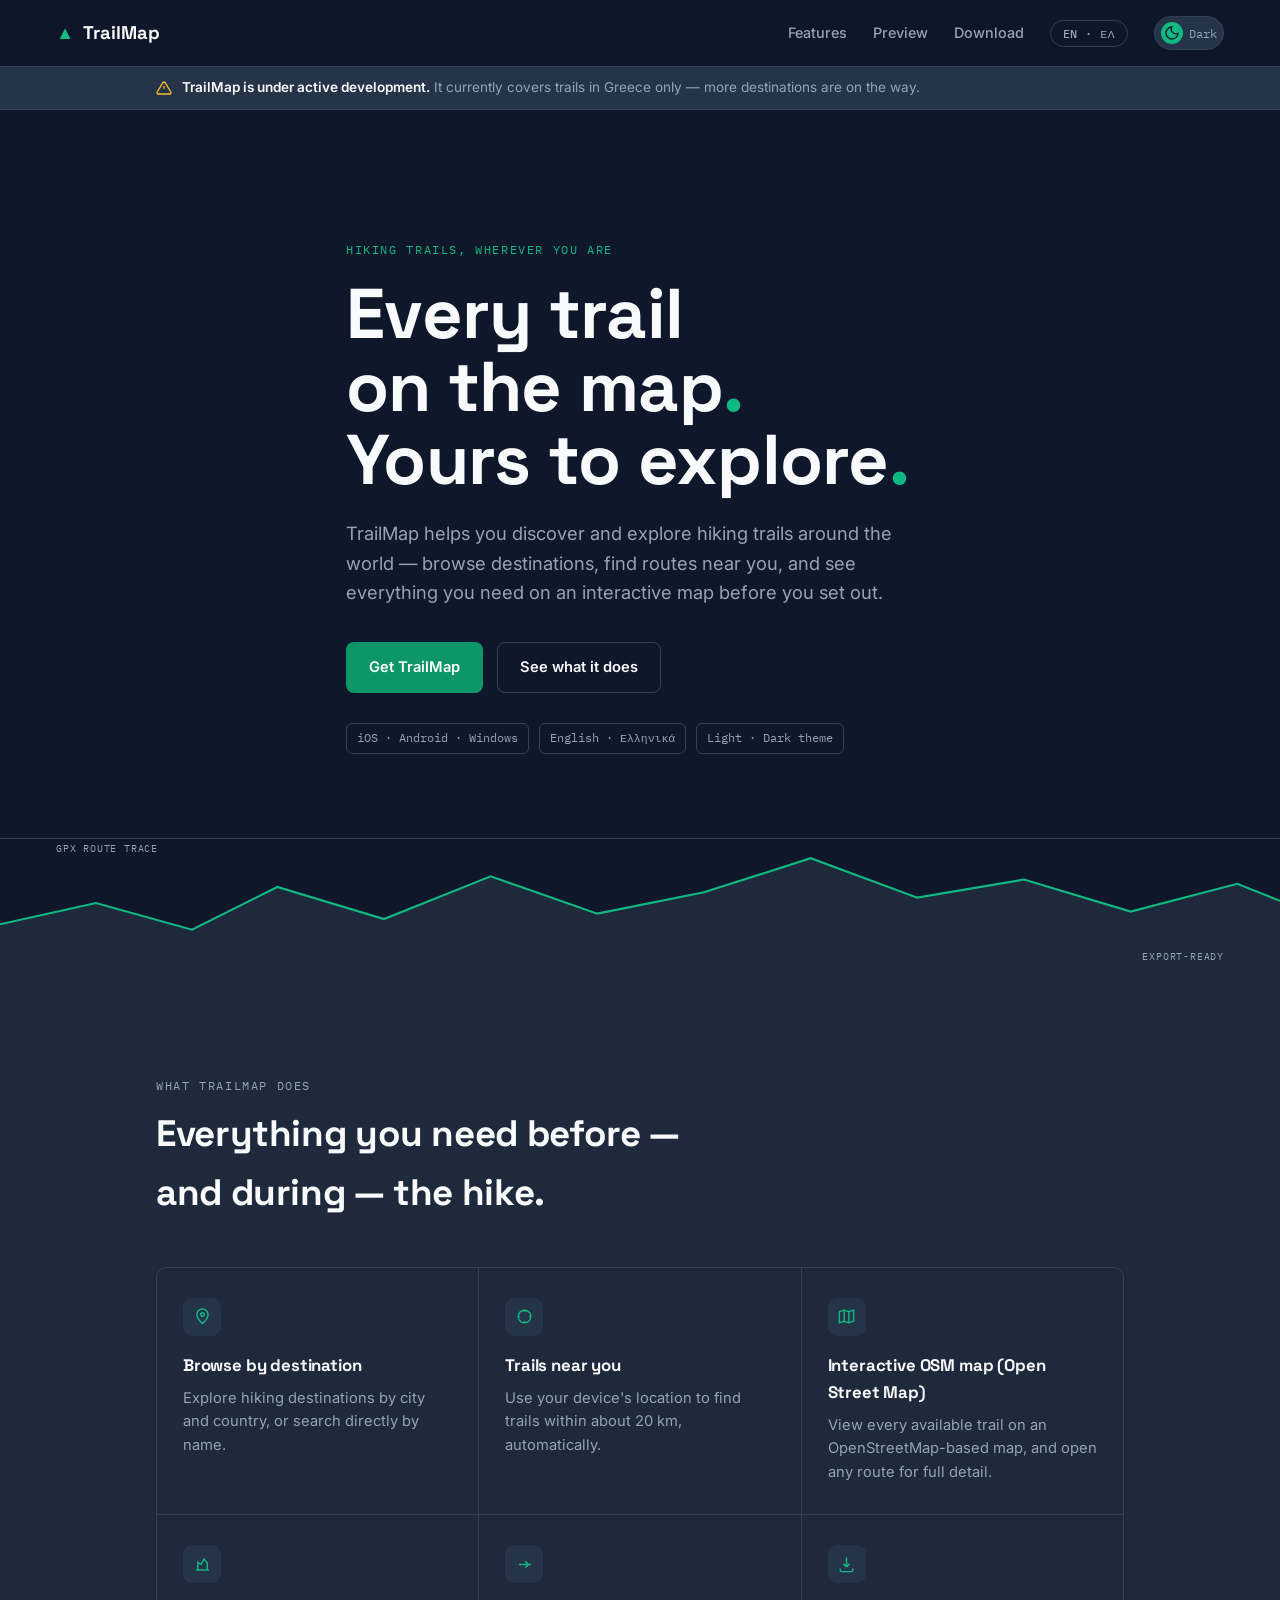
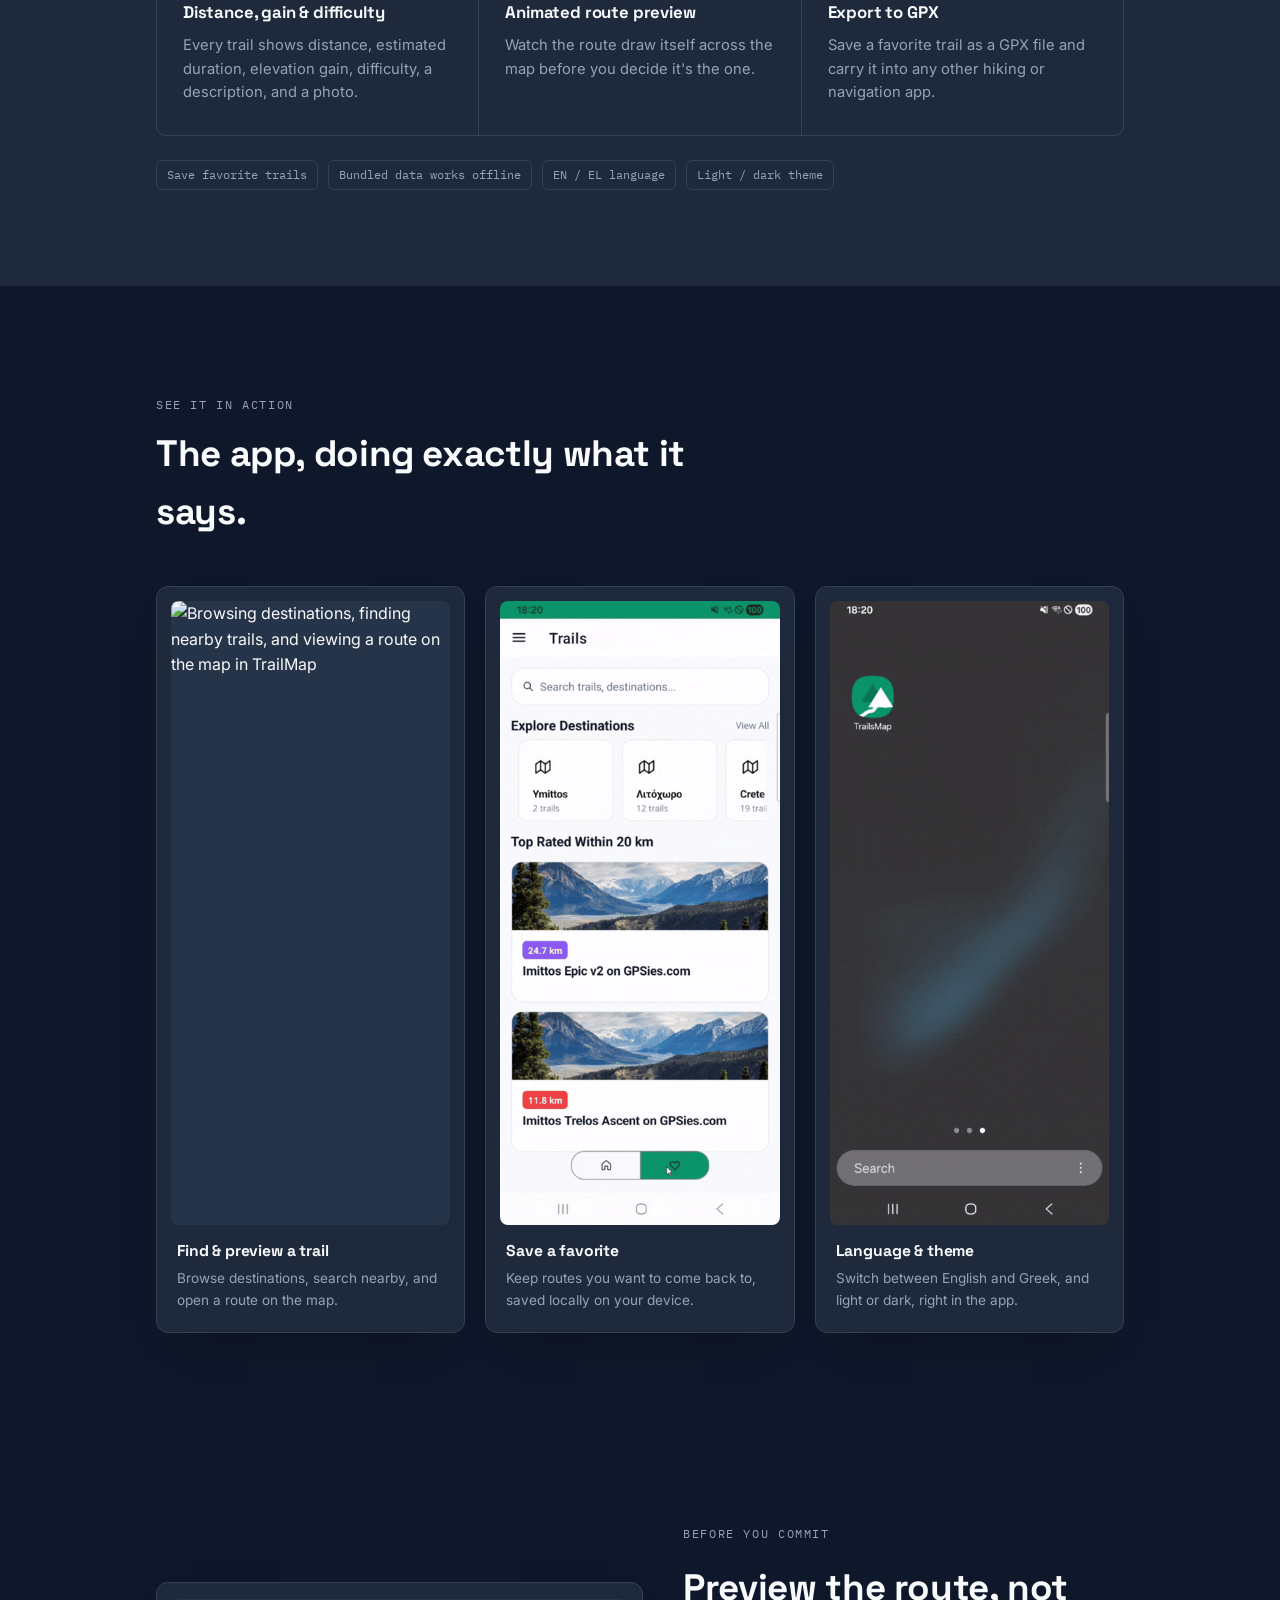
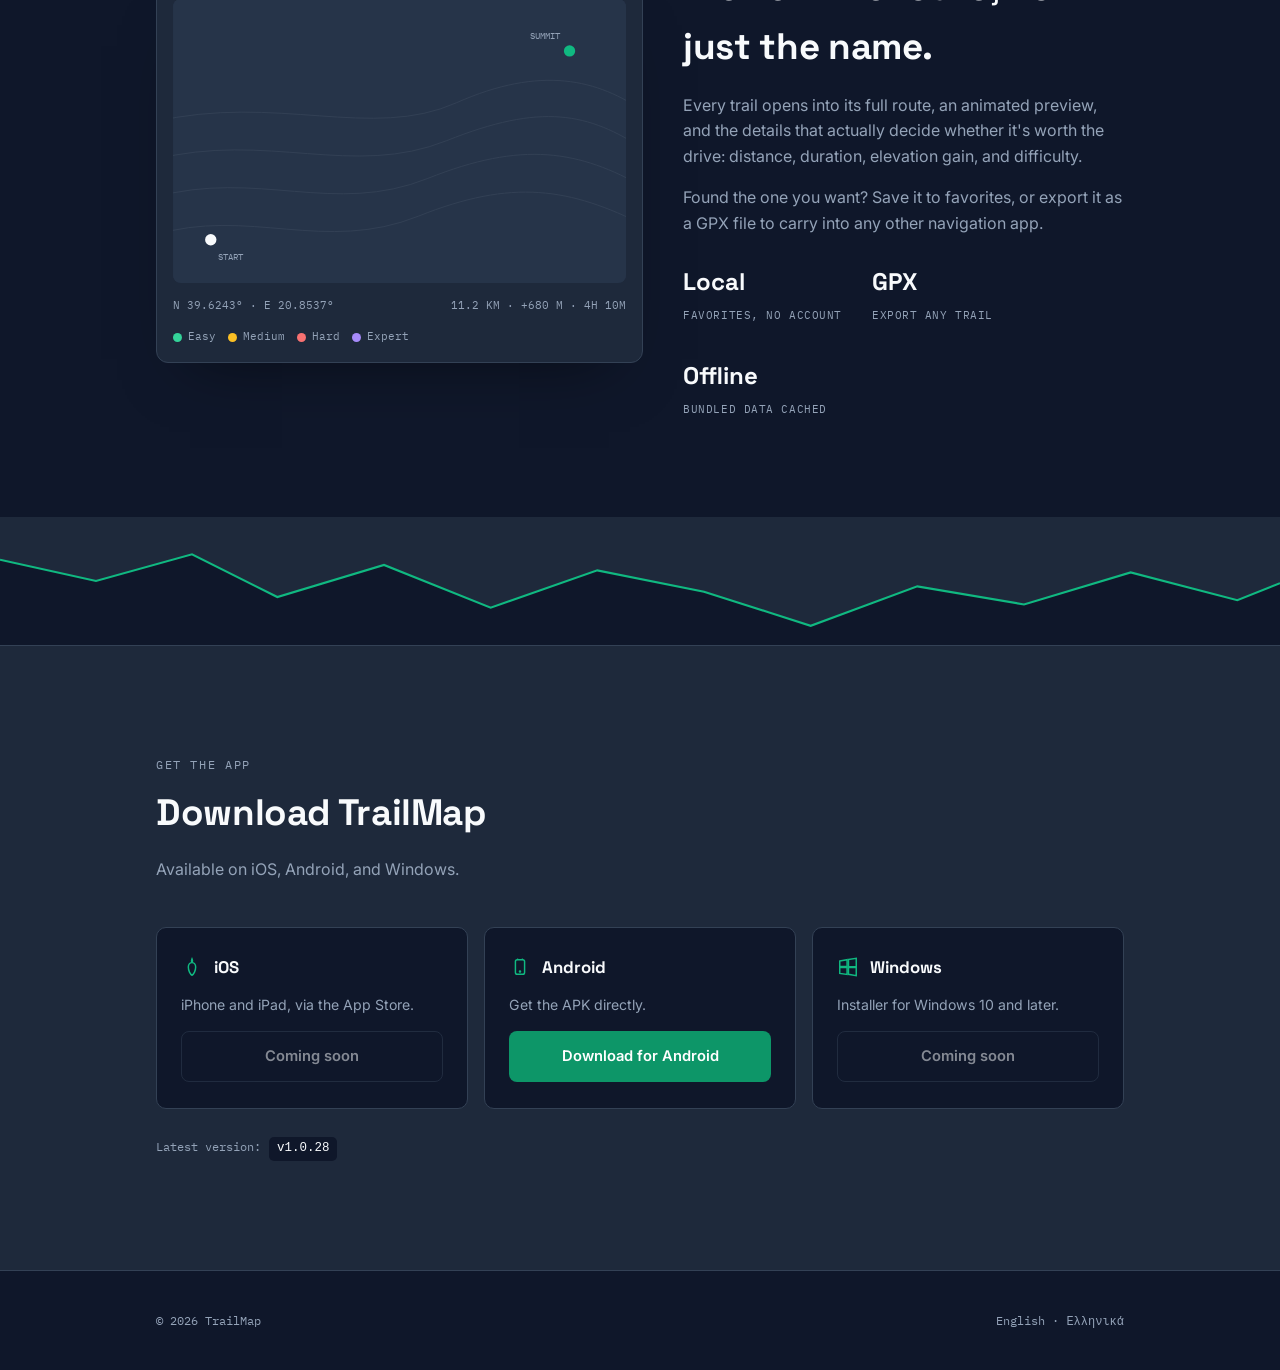
==== docs/index.html @ b7c5caae "Add github page for trailsmap" ====
<!doctype html>
<html lang="en" data-theme="dark">
<head>
    <meta charset="UTF-8">
    <meta name="viewport" content="width=device-width, initial-scale=1">
    <title>TrailMap — discover hiking trails anywhere</title>
    <meta name="description" content="TrailMap helps hikers discover and explore trails around the world. Browse destinations, find trails near you, preview routes on an interactive map, and export to GPX.">

    <link rel="preconnect" href="https://fonts.googleapis.com">
    <link rel="preconnect" href="https://fonts.gstatic.com" crossorigin>
    <link href="https://fonts.googleapis.com/css2?family=Space+Grotesk:wght@500;700&family=Inter:wght@400;500;600&family=IBM+Plex+Mono:wght@400;500&display=swap" rel="stylesheet">

    <style>
        :root, html[data-theme="dark"] {
            --bg: #0F172A;
            --surface: #1E293B;
            --surface-2: #263449;
            --primary: #10B981;
            --primary-btn: #0D9668;
            --secondary: #38BDF8;
            --text-hi: #F8FAFC;
            --text-lo: #94A3B8;
            --border: #334155;
            --icon-on-primary: #0F172A;
            --difficulty-easy: #34D399;
            --difficulty-medium: #FBBF24;
            --difficulty-hard: #F87171;
            --difficulty-expert: #A78BFA;
        }

        html[data-theme="light"] {
            --bg: #F8FAFC;
            --surface: #FFFFFF;
            --surface-2: #EEF2F6;
            --primary: #059669;
            --primary-btn: #047857;
            --secondary: #0284C7;
            --text-hi: #0F172A;
            --text-lo: #64748B;
            --border: #E2E8F0;
            --icon-on-primary: #FFFFFF;
            --difficulty-easy: #10B981;
            --difficulty-medium: #D97706;
            --difficulty-hard: #DC2626;
            --difficulty-expert: #8B5CF6;
        }

        * {
            box-sizing: border-box;
        }

        html {
            scroll-behavior: smooth;
        }

        body {
            margin: 0;
            background: var(--bg);
            color: var(--text-hi);
            font-family: "Inter", -apple-system, sans-serif;
            line-height: 1.6;
            -webkit-font-smoothing: antialiased;
            transition: background .2s ease, color .2s ease;
        }

        a {
            color: inherit;
        }

        img, svg {
            display: block;
            max-width: 100%;
        }

        ::selection {
            background: var(--primary);
            color: var(--icon-on-primary);
        }

        :focus-visible {
            outline: 2px solid var(--primary);
            outline-offset: 3px;
        }

        .wrap {
            max-width: 1080px;
            margin: 0 auto;
            padding: 0 clamp(20px, 5vw, 56px);
        }

        .eyebrow {
            font-family: "IBM Plex Mono", monospace;
            font-size: 0.72rem;
            letter-spacing: 0.14em;
            text-transform: uppercase;
            color: var(--primary);
        }

        h1, h2, h3 {
            font-family: "Space Grotesk", "Inter", sans-serif;
            font-weight: 700;
            letter-spacing: -0.01em;
            margin: 0;
        }

        /* ---------- nav ---------- */
        header.site {
            position: sticky;
            top: 0;
            z-index: 20;
            background: color-mix(in srgb, var(--bg) 88%, transparent);
            backdrop-filter: blur(8px);
            border-bottom: 1px solid var(--border);
        }

        .nav {
            display: flex;
            align-items: center;
            justify-content: space-between;
            padding: 16px clamp(20px, 5vw, 56px);
            gap: 20px;
        }

        .nav-brand {
            display: flex;
            align-items: center;
            gap: 9px;
            font-family: "Space Grotesk", sans-serif;
            font-weight: 700;
            font-size: 1.15rem;
            text-decoration: none;
            color: var(--text-hi);
        }

            .nav-brand .mark {
                color: var(--primary);
            }

        .nav-links {
            display: flex;
            align-items: center;
            gap: 26px;
            font-size: 0.9rem;
            font-weight: 500;
            list-style: none;
            margin: 0;
            padding: 0;
        }

            .nav-links a {
                text-decoration: none;
                color: var(--text-lo);
                transition: color .15s ease;
            }

                .nav-links a:hover, .nav-links a:focus-visible {
                    color: var(--primary);
                }

        @media (max-width:760px) {
            .nav-links li.hide-mobile {
                display: none;
            }
        }

        .lang-chip {
            font-family: "IBM Plex Mono", monospace;
            font-size: 0.72rem;
            letter-spacing: 0.04em;
            color: var(--text-lo);
            border: 1px solid var(--border);
            border-radius: 20px;
            padding: 5px 12px;
        }

        .theme-toggle {
            display: flex;
            align-items: center;
            gap: 6px;
            background: var(--surface-2);
            border: 1px solid var(--border);
            border-radius: 20px;
            padding: 5px 6px;
            cursor: pointer;
            color: var(--text-lo);
            font-family: "IBM Plex Mono", monospace;
            font-size: 0.72rem;
        }

            .theme-toggle svg {
                width: 16px;
                height: 16px;
            }

            .theme-toggle .dot {
                width: 22px;
                height: 22px;
                border-radius: 50%;
                background: var(--primary);
                display: flex;
                align-items: center;
                justify-content: center;
                color: var(--icon-on-primary);
                transition: transform .2s ease;
            }

        /* ---------- hero ---------- */
        .hero {
            position: relative;
            overflow: hidden;
            padding: clamp(64px,10vw,120px) 0 clamp(48px,8vw,84px);
            border-bottom: 1px solid var(--border);
        }

        .hero-inner {
            position: relative;
            z-index: 2;
            max-width: 700px;
        }

        .hero h1 {
            font-size: clamp(2.6rem, 7vw, 4.4rem);
            line-height: 1.04;
            margin: 18px 0 22px;
        }

            .hero h1 span {
                color: var(--primary);
            }

        .hero p.lede {
            font-size: 1.15rem;
            color: var(--text-lo);
            max-width: 48ch;
            margin: 0 0 34px;
        }

        .hero-actions {
            display: flex;
            gap: 14px;
            flex-wrap: wrap;
        }

        .btn {
            display: inline-flex;
            align-items: center;
            gap: 9px;
            font-family: "Inter", sans-serif;
            font-weight: 600;
            font-size: 0.92rem;
            text-decoration: none;
            padding: 13px 22px;
            border-radius: 8px;
            border: 1px solid transparent;
            transition: transform .15s ease, background .15s ease, border-color .15s ease;
        }

            .btn:hover {
                transform: translateY(-1px);
            }

        .btn-primary {
            background: var(--primary-btn);
            color: #FFFFFF;
        }

            .btn-primary:hover {
                filter: brightness(1.08);
            }

        .btn-ghost {
            border-color: var(--border);
            color: var(--text-hi);
            background: transparent;
        }

            .btn-ghost:hover {
                border-color: var(--primary);
                color: var(--primary);
            }

        .hero-tags {
            display: flex;
            gap: 10px;
            flex-wrap: wrap;
            margin-top: 30px;
        }

        .tag {
            font-family: "IBM Plex Mono", monospace;
            font-size: 0.72rem;
            color: var(--text-lo);
            border: 1px solid var(--border);
            border-radius: 6px;
            padding: 5px 10px;
        }

        /* ---------- gpx line divider (signature motif) ---------- */
        .gpx-divider {
            position: relative;
            width: 100%;
            line-height: 0;
            background: var(--bg);
        }

            .gpx-divider svg {
                width: 100%;
                height: auto;
                display: block;
            }

            .gpx-divider .fill {
                fill: var(--surface);
            }

            .gpx-divider .line {
                fill: none;
                stroke: var(--primary);
                stroke-width: 2;
            }

        .gpx-label {
            position: absolute;
            font-family: "IBM Plex Mono", monospace;
            font-size: 0.62rem;
            letter-spacing: 0.08em;
            color: var(--text-lo);
            text-transform: uppercase;
        }

            .gpx-label.left {
                left: clamp(20px,5vw,56px);
                top: 10px;
            }

            .gpx-label.right {
                right: clamp(20px,5vw,56px);
                bottom: 10px;
            }

        /* ---------- features ---------- */
        .features {
            background: var(--surface);
            padding: clamp(56px,9vw,96px) 0;
        }

        .section-head {
            max-width: 560px;
            margin-bottom: 44px;
        }

            .section-head h2 {
                font-size: clamp(1.7rem,4vw,2.3rem);
                margin-top: 10px;
            }

            .section-head p {
                color: var(--text-lo);
                margin: 14px 0 0;
            }

        .feature-grid {
            display: grid;
            grid-template-columns: repeat(3,1fr);
            gap: 1px;
            background: var(--border);
            border: 1px solid var(--border);
            border-radius: 10px;
            overflow: hidden;
        }

        @media (max-width:820px) {
            .feature-grid {
                grid-template-columns: repeat(2,1fr);
            }
        }

        @media (max-width:560px) {
            .feature-grid {
                grid-template-columns: 1fr;
            }
        }

        .feature {
            background: var(--surface);
            padding: 30px 26px;
        }

            .feature .icon {
                width: 38px;
                height: 38px;
                border-radius: 9px;
                background: var(--surface-2);
                display: flex;
                align-items: center;
                justify-content: center;
                color: var(--primary);
                margin-bottom: 16px;
            }

                .feature .icon svg {
                    width: 19px;
                    height: 19px;
                }

            .feature h3 {
                font-size: 1.05rem;
                margin: 0 0 8px;
            }

            .feature p {
                color: var(--text-lo);
                margin: 0;
                font-size: 0.92rem;
            }

        .also-row {
            margin-top: 24px;
            display: flex;
            gap: 10px;
            flex-wrap: wrap;
        }

        /* ---------- showcase (gif demos) ---------- */
        .showcase {
            background: var(--bg);
            padding: clamp(56px,9vw,96px) 0;
        }

        .showcase-grid {
            display: grid;
            grid-template-columns: repeat(3,1fr);
            gap: 20px;
        }

        @media (max-width:820px) {
            .showcase-grid {
                grid-template-columns: 1fr;
            }
        }

        .showcase-card {
            background: var(--surface);
            border: 1px solid var(--border);
            border-radius: 12px;
            padding: 14px;
            display: flex;
            flex-direction: column;
            gap: 14px;
            box-shadow: 0 20px 44px -30px rgba(0,0,0,0.5);
        }

            .showcase-card .frame {
                background: var(--surface-2);
                border-radius: 8px;
                overflow: hidden;
                aspect-ratio: 400 / 893; /* matches the real gif dimensions, 1:1 - no cropping */
            }

                .showcase-card .frame img {
                    width: 100%;
                    height: 100%;
                    object-fit: contain;
                    display: block;
                }

            .showcase-card .caption {
                padding: 0 6px 6px;
            }

                .showcase-card .caption h3 {
                    font-size: 0.98rem;
                    margin: 0 0 4px;
                }

                .showcase-card .caption p {
                    color: var(--text-lo);
                    font-size: 0.85rem;
                    margin: 0;
                }

        /* ---------- preview ---------- */
        .preview {
            padding: clamp(56px,9vw,96px) 0;
            background: var(--bg);
        }

        .preview-grid {
            display: grid;
            grid-template-columns: 1.05fr 0.95fr;
            gap: 40px;
            align-items: center;
        }

        @media (max-width:820px) {
            .preview-grid {
                grid-template-columns: 1fr;
            }
        }

        .map-card {
            background: var(--surface);
            border: 1px solid var(--border);
            border-radius: 12px;
            padding: 16px;
            box-shadow: 0 30px 60px -34px rgba(0,0,0,0.5);
        }

            .map-card .frame {
                background: var(--surface-2);
                border-radius: 8px;
                overflow: hidden;
                position: relative;
            }

            .map-card svg, .map-card img {
                width: 100%;
                height: auto;
                display: block;
            }

        .map-caption {
            font-family: "IBM Plex Mono", monospace;
            font-size: 0.7rem;
            color: var(--text-lo);
            margin-top: 14px;
            display: flex;
            justify-content: space-between;
            flex-wrap: wrap;
            gap: 6px;
        }

        .difficulty-legend {
            display: flex;
            gap: 12px;
            margin-top: 14px;
            flex-wrap: wrap;
        }

            .difficulty-legend span {
                display: flex;
                align-items: center;
                gap: 6px;
                font-family: "IBM Plex Mono", monospace;
                font-size: 0.68rem;
                color: var(--text-lo);
            }

            .difficulty-legend i {
                width: 9px;
                height: 9px;
                border-radius: 50%;
                display: inline-block;
            }

        .preview-copy h2 {
            font-size: clamp(1.7rem,4vw,2.3rem);
            margin-bottom: 16px;
        }

        .preview-copy p {
            color: var(--text-lo);
            margin: 0 0 16px;
        }

        .stat-row {
            display: flex;
            gap: 30px;
            margin-top: 26px;
            flex-wrap: wrap;
        }

        .stat {
            font-family: "IBM Plex Mono", monospace;
        }

            .stat b {
                display: block;
                font-size: 1.5rem;
                color: var(--text-hi);
                font-family: "Space Grotesk",sans-serif;
            }

            .stat span {
                font-size: 0.7rem;
                color: var(--text-lo);
                text-transform: uppercase;
                letter-spacing: 0.05em;
            }

        .route-anim {
            animation: draw 4.5s ease-in-out infinite;
        }

        @keyframes draw {
            0% {
                stroke-dashoffset: 520;
            }

            55% {
                stroke-dashoffset: 0;
            }

            100% {
                stroke-dashoffset: 0;
            }
        }

        @media (prefers-reduced-motion: reduce) {
            .route-anim {
                animation: none;
                stroke-dashoffset: 0;
            }
        }

        /* ---------- download ---------- */
        .download {
            background: var(--surface);
            padding: clamp(56px,9vw,96px) 0;
            border-top: 1px solid var(--border);
            border-bottom: 1px solid var(--border);
        }

        .platform-grid {
            display: grid;
            grid-template-columns: repeat(3,1fr);
            gap: 16px;
        }

        @media (max-width:760px) {
            .platform-grid {
                grid-template-columns: 1fr;
            }
        }

        .platform-card {
            background: var(--bg);
            border: 1px solid var(--border);
            border-radius: 10px;
            padding: 26px 24px;
            display: flex;
            flex-direction: column;
            gap: 14px;
            transition: border-color .15s ease;
        }

            .platform-card:hover {
                border-color: var(--primary);
            }

            .platform-card .os {
                display: flex;
                align-items: center;
                gap: 11px;
                font-family: "Space Grotesk", sans-serif;
                font-weight: 700;
                font-size: 1.05rem;
            }

                .platform-card .os svg {
                    width: 22px;
                    height: 22px;
                    flex-shrink: 0;
                    color: var(--primary);
                }

            .platform-card p {
                color: var(--text-lo);
                font-size: 0.88rem;
                margin: 0;
            }

            .platform-card .btn {
                justify-content: center;
                margin-top: auto;
            }

        .btn-disabled {
            pointer-events: none;
            opacity: 0.5;
            cursor: not-allowed;
        }

        .release-note {
            margin-top: 28px;
            font-family: "IBM Plex Mono", monospace;
            font-size: 0.78rem;
            color: var(--text-lo);
            display: flex;
            gap: 8px;
            align-items: baseline;
            flex-wrap: wrap;
        }

            .release-note code {
                background: var(--bg);
                padding: 2px 8px;
                border-radius: 5px;
                color: var(--text-hi);
            }

        /* ---------- footer ---------- */
        footer {
            background: var(--bg);
            padding: 40px 0;
        }

        .footer-row {
            display: flex;
            justify-content: space-between;
            align-items: center;
            flex-wrap: wrap;
            gap: 14px;
            font-family: "IBM Plex Mono", monospace;
            font-size: 0.75rem;
            color: var(--text-lo);
        }

            .footer-row a {
                text-decoration: none;
                color: var(--text-lo);
            }

                .footer-row a:hover {
                    color: var(--primary);
                }

        .notice-bar {
            background: var(--surface-2);
            border-bottom: 1px solid var(--border);
            padding: 10px clamp(20px, 5vw, 56px);
        }

            .notice-bar .wrap {
                display: flex;
                align-items: center;
                gap: 10px;
                font-size: 0.85rem;
                color: var(--text-lo);
            }

            .notice-bar svg {
                width: 16px;
                height: 16px;
                flex-shrink: 0;
                color: var(--difficulty-medium);
            }

            .notice-bar strong {
                color: var(--text-hi);
                font-weight: 600;
            }

        @media (prefers-reduced-motion: reduce) {
            html {
                scroll-behavior: auto;
            }

            .btn, .theme-toggle .dot {
                transition: none;
            }
        }
    </style>
</head>
<body>

    <header class="site">
        <div class="nav">
            <a class="nav-brand" href="#top"><span class="mark">▲</span> TrailMap</a>
            <ul class="nav-links">
                <li><a href="#features">Features</a></li>
                <li class="hide-mobile"><a href="#preview">Preview</a></li>
                <li class="hide-mobile"><a href="#download">Download</a></li>
                <li><span class="lang-chip">EN · ΕΛ</span></li>
                <li>
                    <button class="theme-toggle" id="themeToggle" type="button" aria-pressed="false" aria-label="Toggle light and dark theme">
                        <span class="dot" id="themeDot">
                            <svg viewBox="0 0 24 24" fill="none" stroke="currentColor" stroke-width="2"><path d="M21 12.4A9 9 0 1 1 11.6 3a7 7 0 0 0 9.4 9.4Z" /></svg>
                        </span>
                        <span id="themeLabel">Dark</span>
                    </button>
                </li>
            </ul>
        </div>
    </header>

    <div class="notice-bar">
        <div class="wrap">
            <svg viewBox="0 0 24 24" fill="none" stroke="currentColor" stroke-width="2"><path d="M12 9v4M12 17h.01" /><path d="M10.3 3.9 1.8 18a2 2 0 0 0 1.7 3h17a2 2 0 0 0 1.7-3L13.7 3.9a2 2 0 0 0-3.4 0Z" /></svg>
            <span><strong>TrailMap is under active development.</strong> It currently covers trails in Greece only — more destinations are on the way.</span>
        </div>
    </div>

    <main id="top">

        <!-- ============ HERO ============ -->
        <section class="hero">
            <div class="wrap hero-inner">
                <p class="eyebrow">Hiking trails, wherever you are</p>
                <h1>Every trail<br>on the map<span>.</span><br>Yours to explore<span>.</span></h1>
                <p class="lede">TrailMap helps you discover and explore hiking trails around the world — browse destinations, find routes near you, and see everything you need on an interactive map before you set out.</p>
                <div class="hero-actions">
                    <a class="btn btn-primary" href="#download">Get TrailMap</a>
                    <a class="btn btn-ghost" href="#features">See what it does</a>
                </div>
                <div class="hero-tags">
                    <span class="tag">iOS · Android · Windows</span>
                    <span class="tag">English · Ελληνικά</span>
                    <span class="tag">Light · Dark theme</span>
                </div>
            </div>
        </section>

        <div class="gpx-divider" aria-hidden="true">
            <span class="gpx-label left">GPX route trace</span>
            <span class="gpx-label right">Export-ready</span>
            <svg viewBox="0 0 1200 120" preserveAspectRatio="none">
                <polygon class="fill" points="0,120 0,80 90,60 180,85 260,45 360,75 460,35 560,70 660,50 760,18 860,55 960,38 1060,68 1160,42 1200,58 1200,120" />
                <polyline class="line" points="0,80 90,60 180,85 260,45 360,75 460,35 560,70 660,50 760,18 860,55 960,38 1060,68 1160,42 1200,58" />
            </svg>
        </div>

        <!-- ============ FEATURES ============ -->
        <section class="features" id="features">
            <div class="wrap">
                <div class="section-head">
                    <p class="eyebrow">What TrailMap does</p>
                    <h2>Everything you need before — and during — the hike.</h2>
                </div>

                <div class="feature-grid">
                    <div class="feature">
                        <div class="icon"><svg viewBox="0 0 24 24" fill="none" stroke="currentColor" stroke-width="1.8"><path d="M12 21s-7-6.4-7-11.5A7 7 0 0 1 19 9.5C19 14.6 12 21 12 21Z" /><circle cx="12" cy="9.5" r="2.3" /></svg></div>
                        <h3>Browse by destination</h3>
                        <p>Explore hiking destinations by city and country, or search directly by name.</p>
                    </div>
                    <div class="feature">
                        <div class="icon"><svg viewBox="0 0 24 24" fill="none" stroke="currentColor" stroke-width="1.8"><circle cx="12" cy="12" r="8" /><path d="M12 4v2M12 18v2M4 12h2M18 12h2" /></svg></div>
                        <h3>Trails near you</h3>
                        <p>Use your device's location to find trails within about 20 km, automatically.</p>
                    </div>
                    <div class="feature">
                        <div class="icon"><svg viewBox="0 0 24 24" fill="none" stroke="currentColor" stroke-width="1.8"><path d="M3 6l6-2 6 2 6-2v14l-6 2-6-2-6 2Z" /><path d="M9 4v14M15 6v14" /></svg></div>
                        <h3>Interactive OSM map (Open Street Map)</h3>
                        <p>View every available trail on an OpenStreetMap-based map, and open any route for full detail.</p>
                    </div>
                    <div class="feature">
                        <div class="icon"><svg viewBox="0 0 24 24" fill="none" stroke="currentColor" stroke-width="1.8"><path d="M4 19h16" /><path d="M6 19V9l4 3 4-7 4 5v9" /></svg></div>
                        <h3>Distance, gain & difficulty</h3>
                        <p>Every trail shows distance, estimated duration, elevation gain, difficulty, a description, and a photo.</p>
                    </div>
                    <div class="feature">
                        <div class="icon"><svg viewBox="0 0 24 24" fill="none" stroke="currentColor" stroke-width="1.8"><path d="M5 12h11M13 8l4 4-4 4" /><circle cx="19" cy="12" r="1.4" fill="currentColor" stroke="none" /></svg></div>
                        <h3>Animated route preview</h3>
                        <p>Watch the route draw itself across the map before you decide it's the one.</p>
                    </div>
                    <div class="feature">
                        <div class="icon"><svg viewBox="0 0 24 24" fill="none" stroke="currentColor" stroke-width="1.8"><path d="M12 3v12m0 0l-4-4m4 4l4-4" /><path d="M4 17v2a2 2 0 0 0 2 2h12a2 2 0 0 0 2-2v-2" /></svg></div>
                        <h3>Export to GPX</h3>
                        <p>Save a favorite trail as a GPX file and carry it into any other hiking or navigation app.</p>
                    </div>
                </div>

                <div class="also-row">
                    <span class="tag">Save favorite trails</span>
                    <span class="tag">Bundled data works offline</span>
                    <span class="tag">EN / EL language</span>
                    <span class="tag">Light / dark theme</span>
                </div>
            </div>
        </section>

        <!-- ============ SHOWCASE (GIF DEMOS) ============ -->
        <section class="showcase" id="preview">
            <div class="wrap">
                <div class="section-head">
                    <p class="eyebrow">See it in action</p>
                    <h2>The app, doing exactly what it says.</h2>
                </div>
                <div class="showcase-grid">
                    <div class="showcase-card">
                        <div class="frame">
                            <img src="assets/base-functionality.gif" alt="Browsing destinations, finding nearby trails, and viewing a route on the map in TrailMap">
                        </div>
                        <div class="caption">
                            <h3>Find & preview a trail</h3>
                            <p>Browse destinations, search nearby, and open a route on the map.</p>
                        </div>
                    </div>
                    <div class="showcase-card">
                        <div class="frame">
                            <img src="assets/favorite.gif" alt="Saving a trail to favorites in TrailMap">
                        </div>
                        <div class="caption">
                            <h3>Save a favorite</h3>
                            <p>Keep routes you want to come back to, saved locally on your device.</p>
                        </div>
                    </div>
                    <div class="showcase-card">
                        <div class="frame">
                            <img src="assets/language-theme.gif" alt="Switching language and toggling light and dark theme in TrailMap">
                        </div>
                        <div class="caption">
                            <h3>Language & theme</h3>
                            <p>Switch between English and Greek, and light or dark, right in the app.</p>
                        </div>
                    </div>
                </div>
            </div>
        </section>

        <!-- ============ PREVIEW ============ -->
        <section class="preview" id="route-preview">
            <div class="wrap preview-grid">
                <div class="map-card">
                    <div class="frame">
                        <!--
                          TODO: swap this SVG block for your real screen recording once exported, e.g.:
                          <img src="assets/trailmap-preview.gif" alt="Animated preview of a trail route being drawn on the TrailMap route screen">
                          Keep the same 3:2-ish crop so it fits the card cleanly. If the export is large,
                          an .mp4/.webm with autoplay+loop+muted usually loads far lighter than a .gif.
                        -->
                        <svg viewBox="0 0 480 300" role="img" aria-label="Animated illustration of a trail route being drawn on a map">
                            <rect width="480" height="300" fill="var(--surface-2)" />
                            <g fill="none" stroke="var(--border)" stroke-width="1">
                                <path d="M-20 250 C 80 220, 160 270, 260 230 S 420 200, 500 240" />
                                <path d="M-20 210 C 90 180, 170 230, 270 190 S 430 160, 500 200" />
                                <path d="M-20 170 C 100 140, 190 190, 290 150 S 440 120, 500 160" />
                                <path d="M-20 130 C 110 100, 210 150, 300 110 S 450 85, 500 120" />
                            </g>
                            <polyline class="route-anim" points="40,255 90,205 140,215 190,150 250,165 300,100 360,110 420,55"
                                      fill="none" stroke="var(--primary)" stroke-width="3.5"
                                      stroke-linecap="round" stroke-linejoin="round"
                                      stroke-dasharray="520" stroke-dashoffset="520" />
                            <circle cx="40" cy="255" r="6" fill="var(--text-hi)" />
                            <circle cx="420" cy="55" r="6" fill="var(--primary)" />
                            <text x="48" y="276" font-family="IBM Plex Mono, monospace" font-size="10" fill="var(--text-lo)">START</text>
                            <text x="378" y="42" font-family="IBM Plex Mono, monospace" font-size="10" fill="var(--text-lo)">SUMMIT</text>
                        </svg>
                    </div>
                    <div class="map-caption">
                        <span>N 39.6243° · E 20.8537°</span>
                        <span>11.2 KM · +680 M · 4H 10M</span>
                    </div>
                    <div class="difficulty-legend">
                        <span><i style="background:var(--difficulty-easy)"></i>Easy</span>
                        <span><i style="background:var(--difficulty-medium)"></i>Medium</span>
                        <span><i style="background:var(--difficulty-hard)"></i>Hard</span>
                        <span><i style="background:var(--difficulty-expert)"></i>Expert</span>
                    </div>
                </div>

                <div class="preview-copy">
                    <p class="eyebrow">Before you commit</p>
                    <h2>Preview the route, not just the name.</h2>
                    <p>Every trail opens into its full route, an animated preview, and the details that actually decide whether it's worth the drive: distance, duration, elevation gain, and difficulty.</p>
                    <p>Found the one you want? Save it to favorites, or export it as a GPX file to carry into any other navigation app.</p>
                    <div class="stat-row">
                        <div class="stat"><b>Local</b><span>Favorites, no account</span></div>
                        <div class="stat"><b>GPX</b><span>Export any trail</span></div>
                        <div class="stat"><b>Offline</b><span>Bundled data cached</span></div>
                    </div>
                </div>
            </div>
        </section>

        <div class="gpx-divider" aria-hidden="true" style="transform:scaleY(-1);">
            <svg viewBox="0 0 1200 120" preserveAspectRatio="none">
                <polygon class="fill" points="0,120 0,80 90,60 180,85 260,45 360,75 460,35 560,70 660,50 760,18 860,55 960,38 1060,68 1160,42 1200,58 1200,120" />
                <polyline class="line" points="0,80 90,60 180,85 260,45 360,75 460,35 560,70 660,50 760,18 860,55 960,38 1060,68 1160,42 1200,58" />
            </svg>
        </div>

        <!-- ============ DOWNLOAD ============ -->
        <section class="download" id="download">
            <div class="wrap">
                <div class="section-head">
                    <p class="eyebrow">Get the app</p>
                    <h2>Download TrailMap</h2>
                    <p>Available on iOS, Android, and Windows.</p>
                </div>

                <div class="platform-grid">
                    <div class="platform-card">
                        <div class="os">
                            <svg viewBox="0 0 24 24" fill="none" stroke="currentColor" stroke-width="1.6"><path d="M12 3c-1 2-1 3 0 4-2 0-4 2-4 5 0 4 2 8 4 9 2-1 4-5 4-9 0-3-2-5-4-5 1-1 1-2 0-4Z" /></svg>
                            iOS
                        </div>
                        <p>iPhone and iPad, via the App Store.</p>
                        <!-- TODO: replace # with your App Store link -->
                        <a class="btn btn-ghost btn-disabled" href="#" data-platform="ios">Coming soon</a>
                    </div>

                    <div class="platform-card">
                        <div class="os">
                            <svg viewBox="0 0 24 24" fill="none" stroke="currentColor" stroke-width="1.6"><rect x="7" y="4" width="10" height="16" rx="2" /><path d="M9 3l1 1M15 3l-1 1" /><circle cx="12" cy="17" r="0.6" fill="currentColor" /></svg>
                            Android
                        </div>
                        <p>Get the APK directly.</p>
                        <a class="btn btn-primary" href="assets/apk/com.skjonko.trailsmap-Signed.apk" download data-platform="android">Download for Android</a>
                    </div>

                    <div class="platform-card">
                        <div class="os">
                            <svg viewBox="0 0 24 24" fill="none" stroke="currentColor" stroke-width="1.6"><path d="M3 5.5 11 4v7.5H3z" /><path d="M12.5 3.8 21 2.6v9H12.5z" /><path d="M3 12.5h8v7.6L3 19z" /><path d="M12.5 12.5H21v9L12.5 20z" /></svg>
                            Windows
                        </div>
                        <p>Installer for Windows 10 and later.</p>
                        <!-- TODO: replace # with the installer asset URL from your latest GitHub Release -->
                        <a class="btn btn-ghost btn-disabled" data-platform="windows">Coming soon</a>
                    </div>
                </div>

                <p class="release-note">
                    Latest version: <code>v1.0.28</code>
                    <!--<a href="https://github.com/REPLACE_ORG/REPLACE_REPO/releases/latest" style="color:var(--primary)">latest release</a>.-->
                </p>
            </div>
        </section>

    </main>

    <footer>
        <div class="wrap footer-row">
            <span>© 2026 TrailMap</span>
            <!--<a href="https://github.com/REPLACE_ORG/REPLACE_REPO">github.com/REPLACE_ORG/REPLACE_REPO</a>-->
            <span>English · Ελληνικά</span>
        </div>
    </footer>

    <script>
        (function () {
            var root = document.documentElement;
            var btn = document.getElementById('themeToggle');
            var label = document.getElementById('themeLabel');
            var dotIcon = document.getElementById('themeDot');

            var sun = '<svg viewBox="0 0 24 24" fill="none" stroke="currentColor" stroke-width="2"><circle cx="12" cy="12" r="4"/><path d="M12 2v2M12 20v2M4 12H2M22 12h-2M4.9 4.9l1.4 1.4M17.7 17.7l1.4 1.4M4.9 19.1l1.4-1.4M17.7 6.3l1.4-1.4"/></svg>';
            var moon = '<svg viewBox="0 0 24 24" fill="none" stroke="currentColor" stroke-width="2"><path d="M21 12.4A9 9 0 1 1 11.6 3a7 7 0 0 0 9.4 9.4Z"/></svg>';

            function sync() {
                var isLight = root.getAttribute('data-theme') === 'light';
                label.textContent = isLight ? 'Light' : 'Dark';
                dotIcon.innerHTML = isLight ? sun : moon;
                btn.setAttribute('aria-pressed', String(isLight));
            }
            btn.addEventListener('click', function () {
                var next = root.getAttribute('data-theme') === 'light' ? 'dark' : 'light';
                root.setAttribute('data-theme', next);
                sync();
            });
            sync();
        })();
    </script>

</body>
</html>
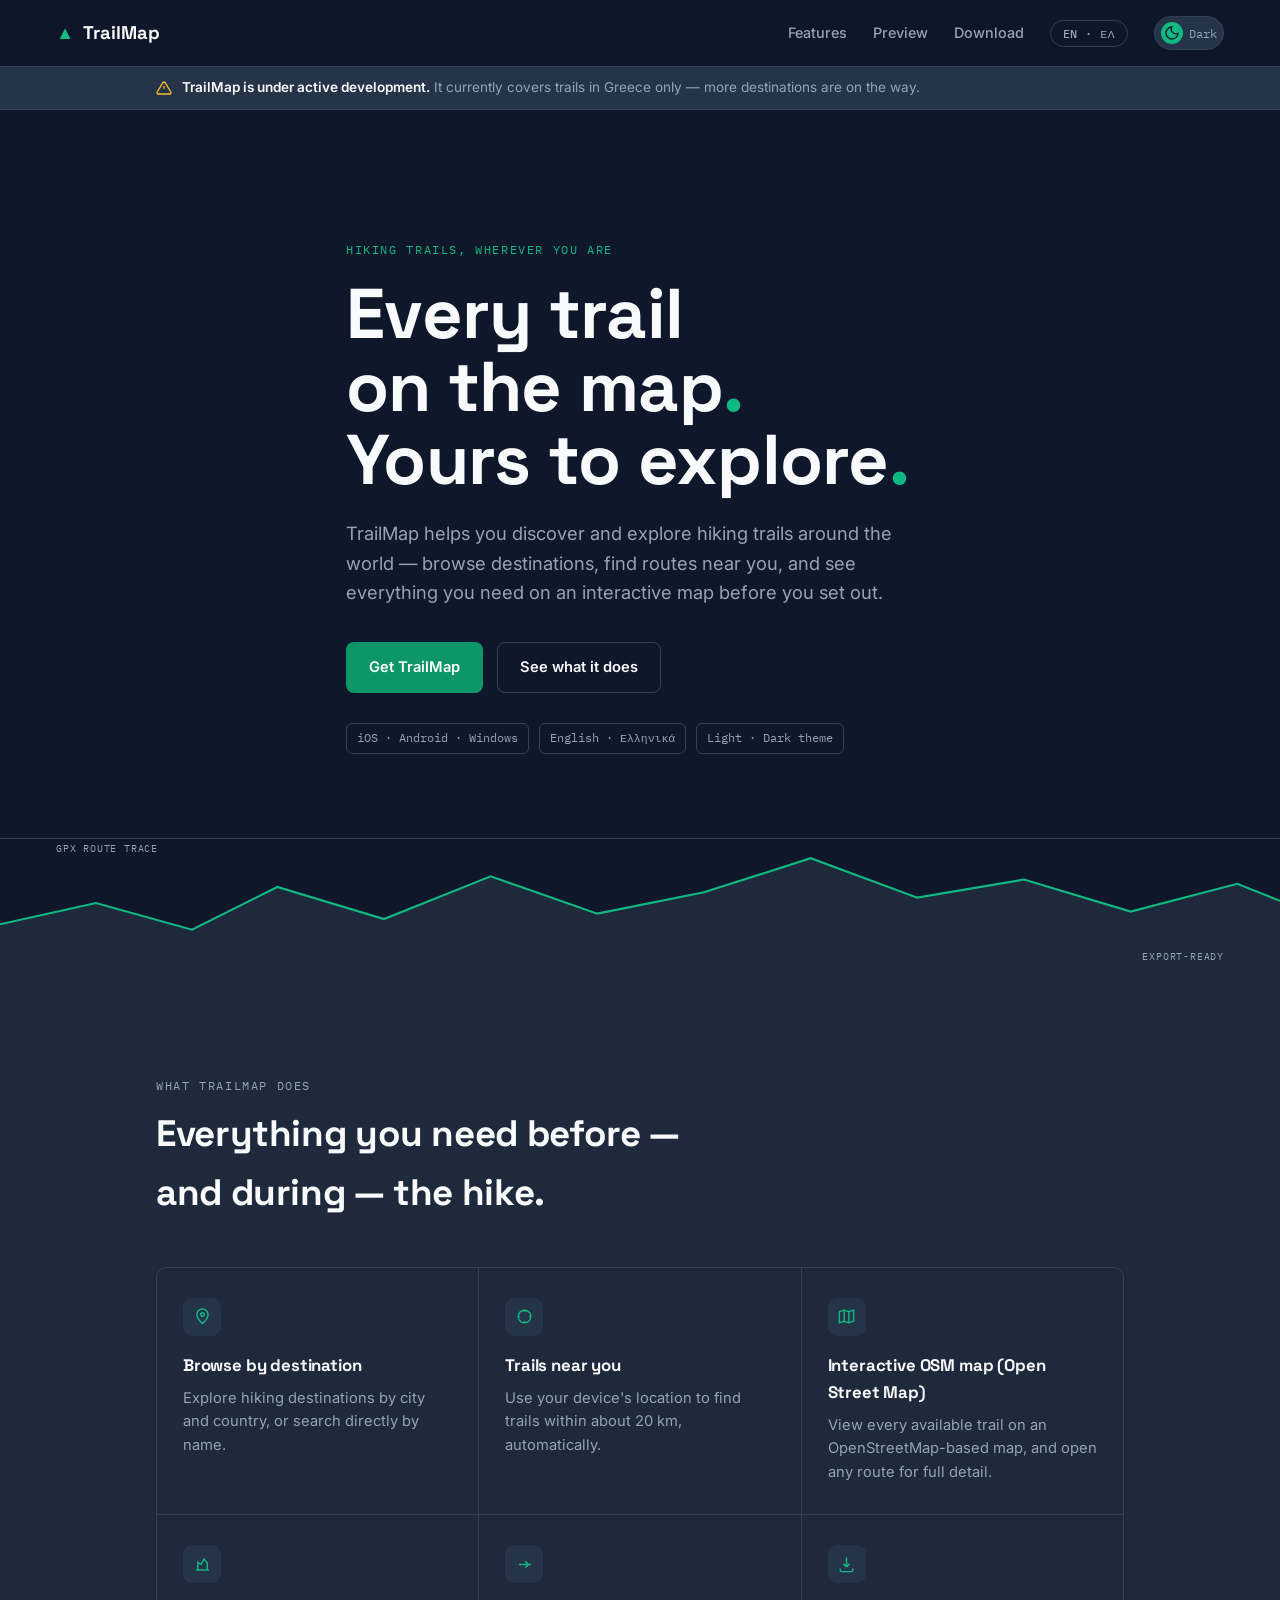
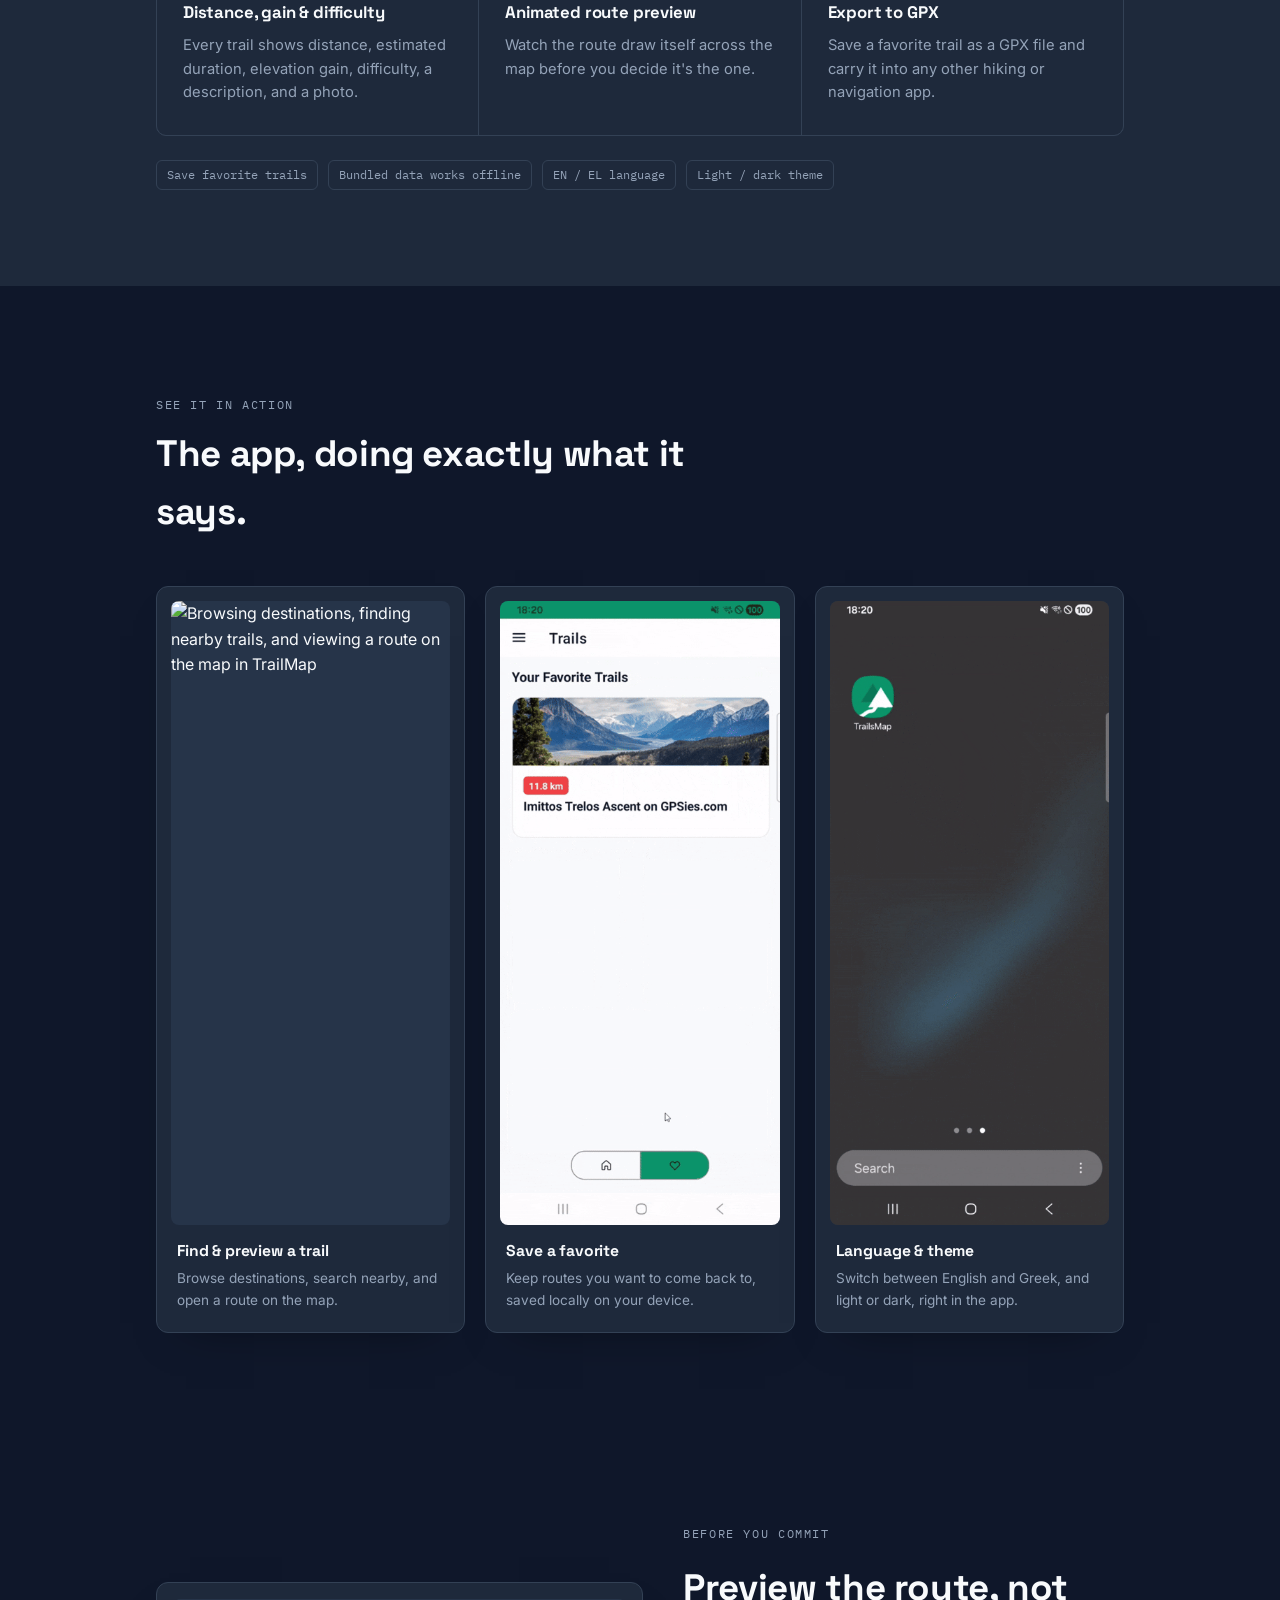
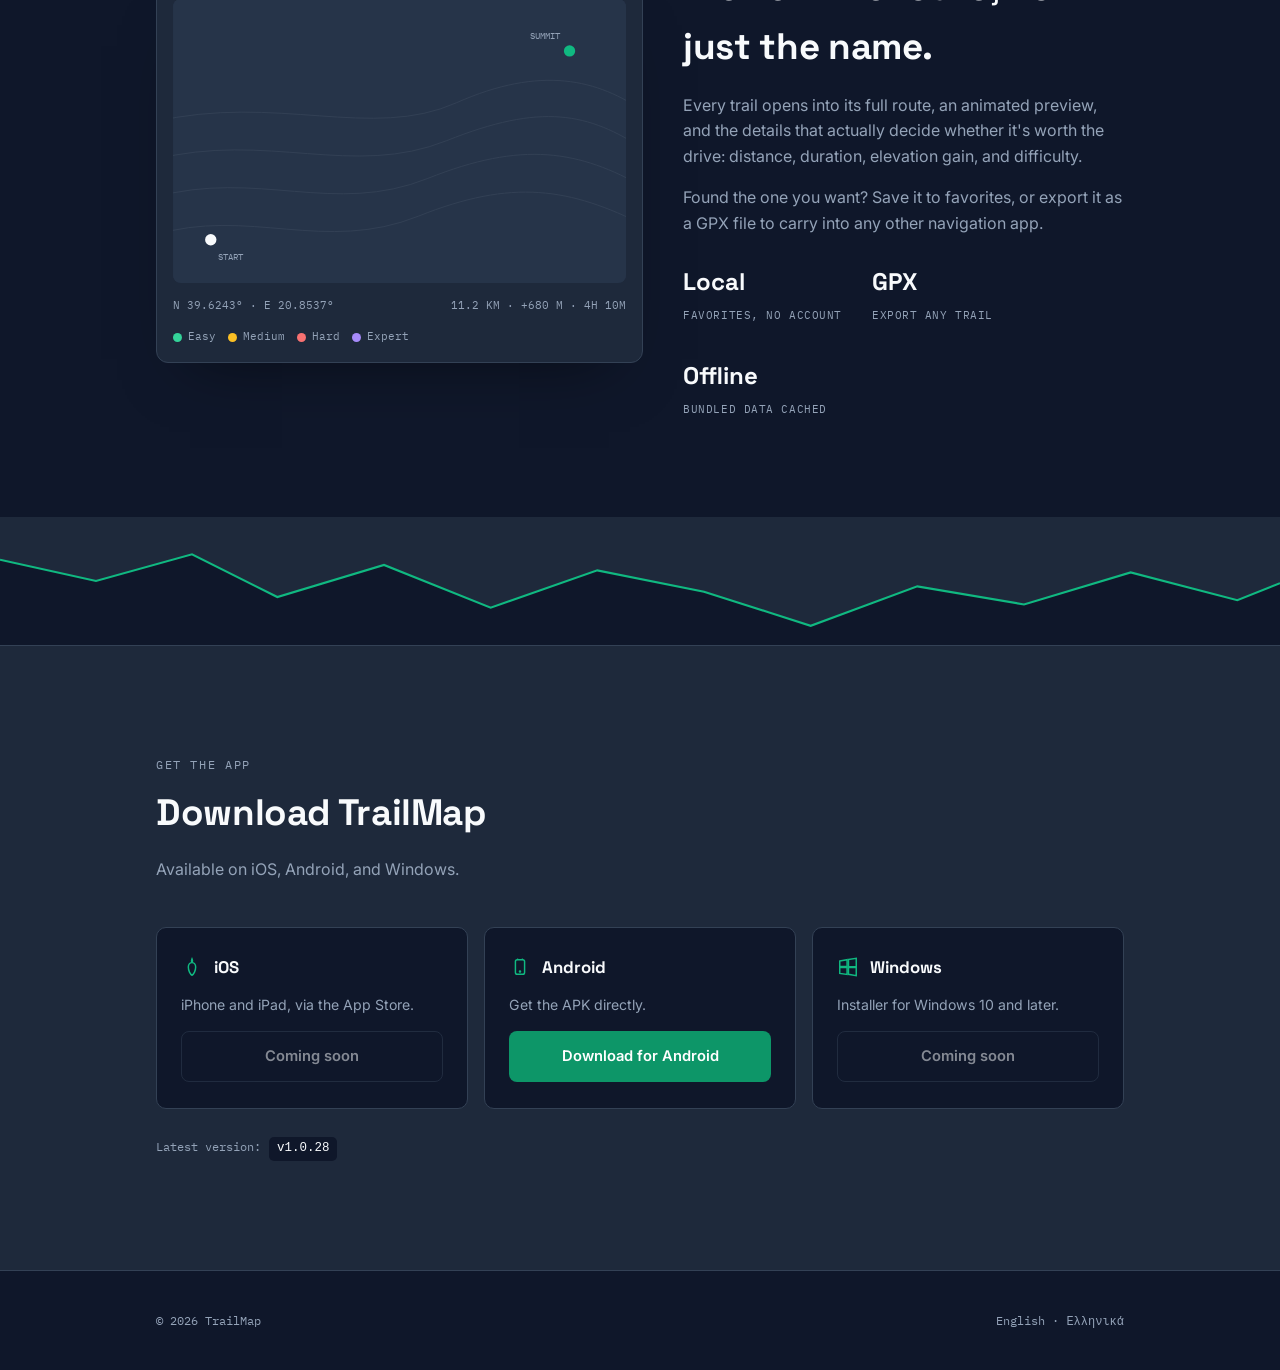
==== commit 24b1f2e8: "Change the paths of assets" ====
--- a/docs/index.html
+++ b/docs/index.html
@@ -880,7 +880,7 @@
                 <div class="showcase-grid">
                     <div class="showcase-card">
                         <div class="frame">
-                            <img src="assets/base-functionality.gif" alt="Browsing destinations, finding nearby trails, and viewing a route on the map in TrailMap">
+                            <img src="assets/TrailsMap/base-functionality.gif" alt="Browsing destinations, finding nearby trails, and viewing a route on the map in TrailMap">
                         </div>
                         <div class="caption">
                             <h3>Find & preview a trail</h3>
@@ -889,7 +889,7 @@
                     </div>
                     <div class="showcase-card">
                         <div class="frame">
-                            <img src="assets/favorite.gif" alt="Saving a trail to favorites in TrailMap">
+                            <img src="assets/TrailsMap/favorite.gif" alt="Saving a trail to favorites in TrailMap">
                         </div>
                         <div class="caption">
                             <h3>Save a favorite</h3>
@@ -898,7 +898,7 @@
                     </div>
                     <div class="showcase-card">
                         <div class="frame">
-                            <img src="assets/language-theme.gif" alt="Switching language and toggling light and dark theme in TrailMap">
+                            <img src="assets/TrailsMap/language-theme.gif" alt="Switching language and toggling light and dark theme in TrailMap">
                         </div>
                         <div class="caption">
                             <h3>Language & theme</h3>
@@ -916,7 +916,7 @@
                     <div class="frame">
                         <!--
                           TODO: swap this SVG block for your real screen recording once exported, e.g.:
-                          <img src="assets/trailmap-preview.gif" alt="Animated preview of a trail route being drawn on the TrailMap route screen">
+                          <img src="assets/TrailsMap/trailmap-preview.gif" alt="Animated preview of a trail route being drawn on the TrailMap route screen">
                           Keep the same 3:2-ish crop so it fits the card cleanly. If the export is large,
                           an .mp4/.webm with autoplay+loop+muted usually loads far lighter than a .gif.
                         -->
@@ -997,7 +997,7 @@
                             Android
                         </div>
                         <p>Get the APK directly.</p>
-                        <a class="btn btn-primary" href="assets/apk/com.skjonko.trailsmap-Signed.apk" download data-platform="android">Download for Android</a>
+                        <a class="btn btn-primary" href="assets/apk/TrailsMap/com.skjonko.trailsmap-Signed.apk" download data-platform="android">Download for Android</a>
                     </div>
 
                     <div class="platform-card">
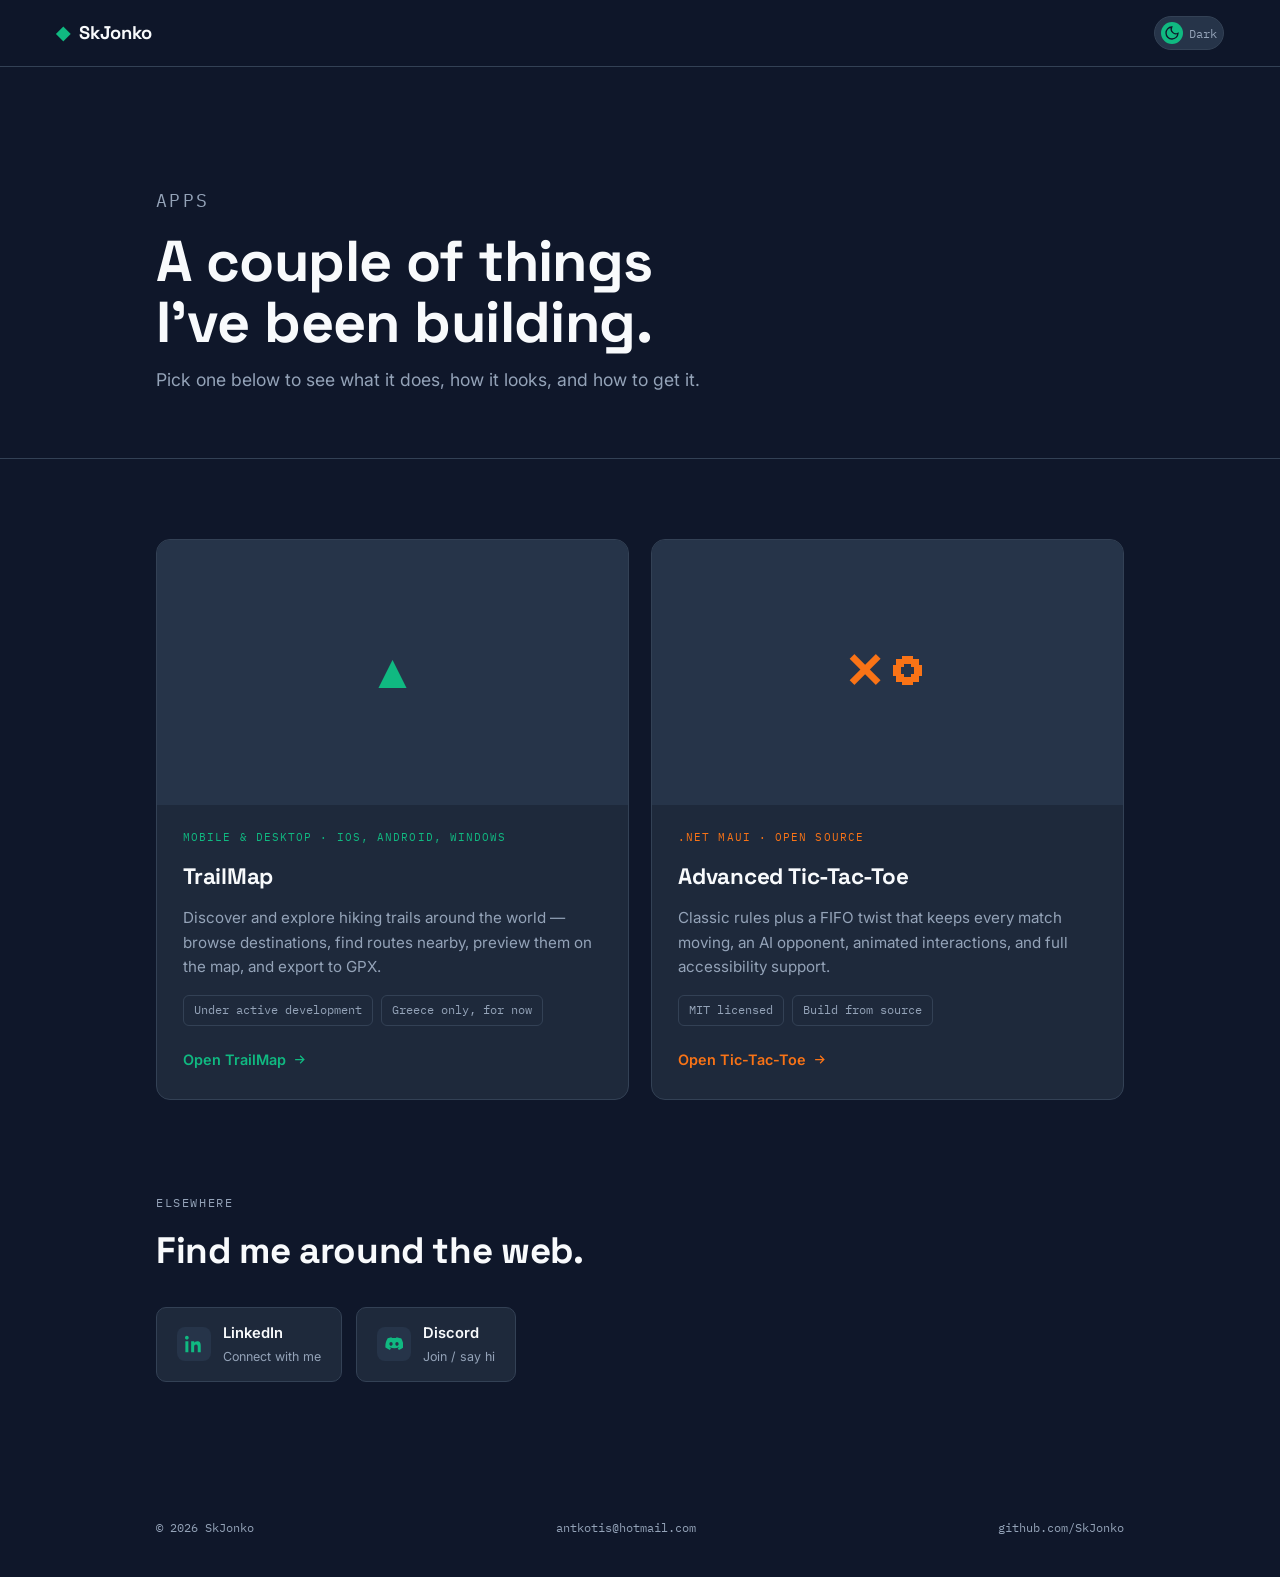
==== commit 0c949315: "Update the static page to include tic tac toe game." ====
--- a/docs/index.html
+++ b/docs/index.html
@@ -1,1057 +1,130 @@
 <!doctype html>
 <html lang="en" data-theme="dark">
 <head>
-    <meta charset="UTF-8">
-    <meta name="viewport" content="width=device-width, initial-scale=1">
-    <title>TrailMap — discover hiking trails anywhere</title>
-    <meta name="description" content="TrailMap helps hikers discover and explore trails around the world. Browse destinations, find trails near you, preview routes on an interactive map, and export to GPX.">
+<meta charset="UTF-8">
+<meta name="viewport" content="width=device-width, initial-scale=1">
+<title>SkJonko — apps</title>
+<meta name="description" content="A small collection of apps: TrailMap for discovering hiking trails, and an enhanced Tic-Tac-Toe built with .NET MAUI.">
 
-    <link rel="preconnect" href="https://fonts.googleapis.com">
-    <link rel="preconnect" href="https://fonts.gstatic.com" crossorigin>
-    <link href="https://fonts.googleapis.com/css2?family=Space+Grotesk:wght@500;700&family=Inter:wght@400;500;600&family=IBM+Plex+Mono:wght@400;500&display=swap" rel="stylesheet">
-
-    <style>
-        :root, html[data-theme="dark"] {
-            --bg: #0F172A;
-            --surface: #1E293B;
-            --surface-2: #263449;
-            --primary: #10B981;
-            --primary-btn: #0D9668;
-            --secondary: #38BDF8;
-            --text-hi: #F8FAFC;
-            --text-lo: #94A3B8;
-            --border: #334155;
-            --icon-on-primary: #0F172A;
-            --difficulty-easy: #34D399;
-            --difficulty-medium: #FBBF24;
-            --difficulty-hard: #F87171;
-            --difficulty-expert: #A78BFA;
-        }
-
-        html[data-theme="light"] {
-            --bg: #F8FAFC;
-            --surface: #FFFFFF;
-            --surface-2: #EEF2F6;
-            --primary: #059669;
-            --primary-btn: #047857;
-            --secondary: #0284C7;
-            --text-hi: #0F172A;
-            --text-lo: #64748B;
-            --border: #E2E8F0;
-            --icon-on-primary: #FFFFFF;
-            --difficulty-easy: #10B981;
-            --difficulty-medium: #D97706;
-            --difficulty-hard: #DC2626;
-            --difficulty-expert: #8B5CF6;
-        }
-
-        * {
-            box-sizing: border-box;
-        }
-
-        html {
-            scroll-behavior: smooth;
-        }
-
-        body {
-            margin: 0;
-            background: var(--bg);
-            color: var(--text-hi);
-            font-family: "Inter", -apple-system, sans-serif;
-            line-height: 1.6;
-            -webkit-font-smoothing: antialiased;
-            transition: background .2s ease, color .2s ease;
-        }
-
-        a {
-            color: inherit;
-        }
-
-        img, svg {
-            display: block;
-            max-width: 100%;
-        }
-
-        ::selection {
-            background: var(--primary);
-            color: var(--icon-on-primary);
-        }
-
-        :focus-visible {
-            outline: 2px solid var(--primary);
-            outline-offset: 3px;
-        }
-
-        .wrap {
-            max-width: 1080px;
-            margin: 0 auto;
-            padding: 0 clamp(20px, 5vw, 56px);
-        }
-
-        .eyebrow {
-            font-family: "IBM Plex Mono", monospace;
-            font-size: 0.72rem;
-            letter-spacing: 0.14em;
-            text-transform: uppercase;
-            color: var(--primary);
-        }
-
-        h1, h2, h3 {
-            font-family: "Space Grotesk", "Inter", sans-serif;
-            font-weight: 700;
-            letter-spacing: -0.01em;
-            margin: 0;
-        }
-
-        /* ---------- nav ---------- */
-        header.site {
-            position: sticky;
-            top: 0;
-            z-index: 20;
-            background: color-mix(in srgb, var(--bg) 88%, transparent);
-            backdrop-filter: blur(8px);
-            border-bottom: 1px solid var(--border);
-        }
-
-        .nav {
-            display: flex;
-            align-items: center;
-            justify-content: space-between;
-            padding: 16px clamp(20px, 5vw, 56px);
-            gap: 20px;
-        }
-
-        .nav-brand {
-            display: flex;
-            align-items: center;
-            gap: 9px;
-            font-family: "Space Grotesk", sans-serif;
-            font-weight: 700;
-            font-size: 1.15rem;
-            text-decoration: none;
-            color: var(--text-hi);
-        }
-
-            .nav-brand .mark {
-                color: var(--primary);
-            }
-
-        .nav-links {
-            display: flex;
-            align-items: center;
-            gap: 26px;
-            font-size: 0.9rem;
-            font-weight: 500;
-            list-style: none;
-            margin: 0;
-            padding: 0;
-        }
-
-            .nav-links a {
-                text-decoration: none;
-                color: var(--text-lo);
-                transition: color .15s ease;
-            }
-
-                .nav-links a:hover, .nav-links a:focus-visible {
-                    color: var(--primary);
-                }
-
-        @media (max-width:760px) {
-            .nav-links li.hide-mobile {
-                display: none;
-            }
-        }
-
-        .lang-chip {
-            font-family: "IBM Plex Mono", monospace;
-            font-size: 0.72rem;
-            letter-spacing: 0.04em;
-            color: var(--text-lo);
-            border: 1px solid var(--border);
-            border-radius: 20px;
-            padding: 5px 12px;
-        }
-
-        .theme-toggle {
-            display: flex;
-            align-items: center;
-            gap: 6px;
-            background: var(--surface-2);
-            border: 1px solid var(--border);
-            border-radius: 20px;
-            padding: 5px 6px;
-            cursor: pointer;
-            color: var(--text-lo);
-            font-family: "IBM Plex Mono", monospace;
-            font-size: 0.72rem;
-        }
-
-            .theme-toggle svg {
-                width: 16px;
-                height: 16px;
-            }
-
-            .theme-toggle .dot {
-                width: 22px;
-                height: 22px;
-                border-radius: 50%;
-                background: var(--primary);
-                display: flex;
-                align-items: center;
-                justify-content: center;
-                color: var(--icon-on-primary);
-                transition: transform .2s ease;
-            }
-
-        /* ---------- hero ---------- */
-        .hero {
-            position: relative;
-            overflow: hidden;
-            padding: clamp(64px,10vw,120px) 0 clamp(48px,8vw,84px);
-            border-bottom: 1px solid var(--border);
-        }
-
-        .hero-inner {
-            position: relative;
-            z-index: 2;
-            max-width: 700px;
-        }
-
-        .hero h1 {
-            font-size: clamp(2.6rem, 7vw, 4.4rem);
-            line-height: 1.04;
-            margin: 18px 0 22px;
-        }
-
-            .hero h1 span {
-                color: var(--primary);
-            }
-
-        .hero p.lede {
-            font-size: 1.15rem;
-            color: var(--text-lo);
-            max-width: 48ch;
-            margin: 0 0 34px;
-        }
-
-        .hero-actions {
-            display: flex;
-            gap: 14px;
-            flex-wrap: wrap;
-        }
-
-        .btn {
-            display: inline-flex;
-            align-items: center;
-            gap: 9px;
-            font-family: "Inter", sans-serif;
-            font-weight: 600;
-            font-size: 0.92rem;
-            text-decoration: none;
-            padding: 13px 22px;
-            border-radius: 8px;
-            border: 1px solid transparent;
-            transition: transform .15s ease, background .15s ease, border-color .15s ease;
-        }
-
-            .btn:hover {
-                transform: translateY(-1px);
-            }
-
-        .btn-primary {
-            background: var(--primary-btn);
-            color: #FFFFFF;
-        }
-
-            .btn-primary:hover {
-                filter: brightness(1.08);
-            }
-
-        .btn-ghost {
-            border-color: var(--border);
-            color: var(--text-hi);
-            background: transparent;
-        }
-
-            .btn-ghost:hover {
-                border-color: var(--primary);
-                color: var(--primary);
-            }
-
-        .hero-tags {
-            display: flex;
-            gap: 10px;
-            flex-wrap: wrap;
-            margin-top: 30px;
-        }
-
-        .tag {
-            font-family: "IBM Plex Mono", monospace;
-            font-size: 0.72rem;
-            color: var(--text-lo);
-            border: 1px solid var(--border);
-            border-radius: 6px;
-            padding: 5px 10px;
-        }
-
-        /* ---------- gpx line divider (signature motif) ---------- */
-        .gpx-divider {
-            position: relative;
-            width: 100%;
-            line-height: 0;
-            background: var(--bg);
-        }
-
-            .gpx-divider svg {
-                width: 100%;
-                height: auto;
-                display: block;
-            }
-
-            .gpx-divider .fill {
-                fill: var(--surface);
-            }
-
-            .gpx-divider .line {
-                fill: none;
-                stroke: var(--primary);
-                stroke-width: 2;
-            }
-
-        .gpx-label {
-            position: absolute;
-            font-family: "IBM Plex Mono", monospace;
-            font-size: 0.62rem;
-            letter-spacing: 0.08em;
-            color: var(--text-lo);
-            text-transform: uppercase;
-        }
-
-            .gpx-label.left {
-                left: clamp(20px,5vw,56px);
-                top: 10px;
-            }
-
-            .gpx-label.right {
-                right: clamp(20px,5vw,56px);
-                bottom: 10px;
-            }
-
-        /* ---------- features ---------- */
-        .features {
-            background: var(--surface);
-            padding: clamp(56px,9vw,96px) 0;
-        }
-
-        .section-head {
-            max-width: 560px;
-            margin-bottom: 44px;
-        }
-
-            .section-head h2 {
-                font-size: clamp(1.7rem,4vw,2.3rem);
-                margin-top: 10px;
-            }
-
-            .section-head p {
-                color: var(--text-lo);
-                margin: 14px 0 0;
-            }
-
-        .feature-grid {
-            display: grid;
-            grid-template-columns: repeat(3,1fr);
-            gap: 1px;
-            background: var(--border);
-            border: 1px solid var(--border);
-            border-radius: 10px;
-            overflow: hidden;
-        }
-
-        @media (max-width:820px) {
-            .feature-grid {
-                grid-template-columns: repeat(2,1fr);
-            }
-        }
-
-        @media (max-width:560px) {
-            .feature-grid {
-                grid-template-columns: 1fr;
-            }
-        }
-
-        .feature {
-            background: var(--surface);
-            padding: 30px 26px;
-        }
-
-            .feature .icon {
-                width: 38px;
-                height: 38px;
-                border-radius: 9px;
-                background: var(--surface-2);
-                display: flex;
-                align-items: center;
-                justify-content: center;
-                color: var(--primary);
-                margin-bottom: 16px;
-            }
-
-                .feature .icon svg {
-                    width: 19px;
-                    height: 19px;
-                }
-
-            .feature h3 {
-                font-size: 1.05rem;
-                margin: 0 0 8px;
-            }
-
-            .feature p {
-                color: var(--text-lo);
-                margin: 0;
-                font-size: 0.92rem;
-            }
-
-        .also-row {
-            margin-top: 24px;
-            display: flex;
-            gap: 10px;
-            flex-wrap: wrap;
-        }
-
-        /* ---------- showcase (gif demos) ---------- */
-        .showcase {
-            background: var(--bg);
-            padding: clamp(56px,9vw,96px) 0;
-        }
-
-        .showcase-grid {
-            display: grid;
-            grid-template-columns: repeat(3,1fr);
-            gap: 20px;
-        }
-
-        @media (max-width:820px) {
-            .showcase-grid {
-                grid-template-columns: 1fr;
-            }
-        }
-
-        .showcase-card {
-            background: var(--surface);
-            border: 1px solid var(--border);
-            border-radius: 12px;
-            padding: 14px;
-            display: flex;
-            flex-direction: column;
-            gap: 14px;
-            box-shadow: 0 20px 44px -30px rgba(0,0,0,0.5);
-        }
-
-            .showcase-card .frame {
-                background: var(--surface-2);
-                border-radius: 8px;
-                overflow: hidden;
-                aspect-ratio: 400 / 893; /* matches the real gif dimensions, 1:1 - no cropping */
-            }
-
-                .showcase-card .frame img {
-                    width: 100%;
-                    height: 100%;
-                    object-fit: contain;
-                    display: block;
-                }
-
-            .showcase-card .caption {
-                padding: 0 6px 6px;
-            }
-
-                .showcase-card .caption h3 {
-                    font-size: 0.98rem;
-                    margin: 0 0 4px;
-                }
-
-                .showcase-card .caption p {
-                    color: var(--text-lo);
-                    font-size: 0.85rem;
-                    margin: 0;
-                }
-
-        /* ---------- preview ---------- */
-        .preview {
-            padding: clamp(56px,9vw,96px) 0;
-            background: var(--bg);
-        }
-
-        .preview-grid {
-            display: grid;
-            grid-template-columns: 1.05fr 0.95fr;
-            gap: 40px;
-            align-items: center;
-        }
-
-        @media (max-width:820px) {
-            .preview-grid {
-                grid-template-columns: 1fr;
-            }
-        }
-
-        .map-card {
-            background: var(--surface);
-            border: 1px solid var(--border);
-            border-radius: 12px;
-            padding: 16px;
-            box-shadow: 0 30px 60px -34px rgba(0,0,0,0.5);
-        }
-
-            .map-card .frame {
-                background: var(--surface-2);
-                border-radius: 8px;
-                overflow: hidden;
-                position: relative;
-            }
-
-            .map-card svg, .map-card img {
-                width: 100%;
-                height: auto;
-                display: block;
-            }
-
-        .map-caption {
-            font-family: "IBM Plex Mono", monospace;
-            font-size: 0.7rem;
-            color: var(--text-lo);
-            margin-top: 14px;
-            display: flex;
-            justify-content: space-between;
-            flex-wrap: wrap;
-            gap: 6px;
-        }
-
-        .difficulty-legend {
-            display: flex;
-            gap: 12px;
-            margin-top: 14px;
-            flex-wrap: wrap;
-        }
-
-            .difficulty-legend span {
-                display: flex;
-                align-items: center;
-                gap: 6px;
-                font-family: "IBM Plex Mono", monospace;
-                font-size: 0.68rem;
-                color: var(--text-lo);
-            }
-
-            .difficulty-legend i {
-                width: 9px;
-                height: 9px;
-                border-radius: 50%;
-                display: inline-block;
-            }
-
-        .preview-copy h2 {
-            font-size: clamp(1.7rem,4vw,2.3rem);
-            margin-bottom: 16px;
-        }
-
-        .preview-copy p {
-            color: var(--text-lo);
-            margin: 0 0 16px;
-        }
-
-        .stat-row {
-            display: flex;
-            gap: 30px;
-            margin-top: 26px;
-            flex-wrap: wrap;
-        }
-
-        .stat {
-            font-family: "IBM Plex Mono", monospace;
-        }
-
-            .stat b {
-                display: block;
-                font-size: 1.5rem;
-                color: var(--text-hi);
-                font-family: "Space Grotesk",sans-serif;
-            }
-
-            .stat span {
-                font-size: 0.7rem;
-                color: var(--text-lo);
-                text-transform: uppercase;
-                letter-spacing: 0.05em;
-            }
-
-        .route-anim {
-            animation: draw 4.5s ease-in-out infinite;
-        }
-
-        @keyframes draw {
-            0% {
-                stroke-dashoffset: 520;
-            }
-
-            55% {
-                stroke-dashoffset: 0;
-            }
-
-            100% {
-                stroke-dashoffset: 0;
-            }
-        }
-
-        @media (prefers-reduced-motion: reduce) {
-            .route-anim {
-                animation: none;
-                stroke-dashoffset: 0;
-            }
-        }
-
-        /* ---------- download ---------- */
-        .download {
-            background: var(--surface);
-            padding: clamp(56px,9vw,96px) 0;
-            border-top: 1px solid var(--border);
-            border-bottom: 1px solid var(--border);
-        }
-
-        .platform-grid {
-            display: grid;
-            grid-template-columns: repeat(3,1fr);
-            gap: 16px;
-        }
-
-        @media (max-width:760px) {
-            .platform-grid {
-                grid-template-columns: 1fr;
-            }
-        }
-
-        .platform-card {
-            background: var(--bg);
-            border: 1px solid var(--border);
-            border-radius: 10px;
-            padding: 26px 24px;
-            display: flex;
-            flex-direction: column;
-            gap: 14px;
-            transition: border-color .15s ease;
-        }
-
-            .platform-card:hover {
-                border-color: var(--primary);
-            }
-
-            .platform-card .os {
-                display: flex;
-                align-items: center;
-                gap: 11px;
-                font-family: "Space Grotesk", sans-serif;
-                font-weight: 700;
-                font-size: 1.05rem;
-            }
-
-                .platform-card .os svg {
-                    width: 22px;
-                    height: 22px;
-                    flex-shrink: 0;
-                    color: var(--primary);
-                }
-
-            .platform-card p {
-                color: var(--text-lo);
-                font-size: 0.88rem;
-                margin: 0;
-            }
-
-            .platform-card .btn {
-                justify-content: center;
-                margin-top: auto;
-            }
-
-        .btn-disabled {
-            pointer-events: none;
-            opacity: 0.5;
-            cursor: not-allowed;
-        }
-
-        .release-note {
-            margin-top: 28px;
-            font-family: "IBM Plex Mono", monospace;
-            font-size: 0.78rem;
-            color: var(--text-lo);
-            display: flex;
-            gap: 8px;
-            align-items: baseline;
-            flex-wrap: wrap;
-        }
-
-            .release-note code {
-                background: var(--bg);
-                padding: 2px 8px;
-                border-radius: 5px;
-                color: var(--text-hi);
-            }
-
-        /* ---------- footer ---------- */
-        footer {
-            background: var(--bg);
-            padding: 40px 0;
-        }
-
-        .footer-row {
-            display: flex;
-            justify-content: space-between;
-            align-items: center;
-            flex-wrap: wrap;
-            gap: 14px;
-            font-family: "IBM Plex Mono", monospace;
-            font-size: 0.75rem;
-            color: var(--text-lo);
-        }
-
-            .footer-row a {
-                text-decoration: none;
-                color: var(--text-lo);
-            }
-
-                .footer-row a:hover {
-                    color: var(--primary);
-                }
-
-        .notice-bar {
-            background: var(--surface-2);
-            border-bottom: 1px solid var(--border);
-            padding: 10px clamp(20px, 5vw, 56px);
-        }
-
-            .notice-bar .wrap {
-                display: flex;
-                align-items: center;
-                gap: 10px;
-                font-size: 0.85rem;
-                color: var(--text-lo);
-            }
-
-            .notice-bar svg {
-                width: 16px;
-                height: 16px;
-                flex-shrink: 0;
-                color: var(--difficulty-medium);
-            }
-
-            .notice-bar strong {
-                color: var(--text-hi);
-                font-weight: 600;
-            }
-
-        @media (prefers-reduced-motion: reduce) {
-            html {
-                scroll-behavior: auto;
-            }
-
-            .btn, .theme-toggle .dot {
-                transition: none;
-            }
-        }
-    </style>
+<link rel="preconnect" href="https://fonts.googleapis.com">
+<link rel="preconnect" href="https://fonts.gstatic.com" crossorigin>
+<link href="https://fonts.googleapis.com/css2?family=Space+Grotesk:wght@500;700&family=Inter:wght@400;500;600&family=IBM+Plex+Mono:wght@400;500&display=swap" rel="stylesheet">
+<link rel="stylesheet" href="assets/css/site.css">
 </head>
 <body>
 
-    <header class="site">
-        <div class="nav">
-            <a class="nav-brand" href="#top"><span class="mark">▲</span> TrailMap</a>
-            <ul class="nav-links">
-                <li><a href="#features">Features</a></li>
-                <li class="hide-mobile"><a href="#preview">Preview</a></li>
-                <li class="hide-mobile"><a href="#download">Download</a></li>
-                <li><span class="lang-chip">EN · ΕΛ</span></li>
-                <li>
-                    <button class="theme-toggle" id="themeToggle" type="button" aria-pressed="false" aria-label="Toggle light and dark theme">
-                        <span class="dot" id="themeDot">
-                            <svg viewBox="0 0 24 24" fill="none" stroke="currentColor" stroke-width="2"><path d="M21 12.4A9 9 0 1 1 11.6 3a7 7 0 0 0 9.4 9.4Z" /></svg>
-                        </span>
-                        <span id="themeLabel">Dark</span>
-                    </button>
-                </li>
-            </ul>
+<header class="site">
+  <div class="nav">
+    <a class="nav-brand" href="#top"><span class="mark">◆</span> SkJonko</a>
+    <ul class="nav-links">
+      <li>
+        <button class="theme-toggle" id="themeToggle" type="button" aria-pressed="false" aria-label="Toggle light and dark theme">
+          <span class="dot" id="themeDot">
+            <svg viewBox="0 0 24 24" fill="none" stroke="currentColor" stroke-width="2"><path d="M21 12.4A9 9 0 1 1 11.6 3a7 7 0 0 0 9.4 9.4Z"/></svg>
+          </span>
+          <span id="themeLabel">Dark</span>
+        </button>
+      </li>
+    </ul>
+  </div>
+</header>
+
+<main id="top">
+
+  <!-- ============ HUB HERO ============ -->
+  <section class="hub-hero">
+    <div class="wrap">
+      <p class="eyebrow">Apps</p>
+      <h1>A couple of things<br>I've been building.</h1>
+      <p>Pick one below to see what it does, how it looks, and how to get it.</p>
+    </div>
+  </section>
+
+  <!-- ============ APP GRID ============ -->
+  <section class="app-section">
+    <div class="wrap app-grid">
+
+      <a class="app-card" href="trailmap.html" style="--app-accent:#10B981;">
+        <div class="media">
+          <span class="glyph">▲</span>
         </div>
-    </header>
+        <div class="body">
+          <span class="kicker">Mobile & desktop · iOS, Android, Windows</span>
+          <h2>TrailMap</h2>
+          <p>Discover and explore hiking trails around the world — browse destinations, find routes nearby, preview them on the map, and export to GPX.</p>
+          <div class="tags">
+            <span class="tag">Under active development</span>
+            <span class="tag">Greece only, for now</span>
+          </div>
+          <span class="open">Open TrailMap
+            <svg viewBox="0 0 24 24" fill="none" stroke="currentColor" stroke-width="2"><path d="M5 12h13M13 6l6 6-6 6"/></svg>
+          </span>
+        </div>
+      </a>
 
-    <div class="notice-bar">
-        <div class="wrap">
-            <svg viewBox="0 0 24 24" fill="none" stroke="currentColor" stroke-width="2"><path d="M12 9v4M12 17h.01" /><path d="M10.3 3.9 1.8 18a2 2 0 0 0 1.7 3h17a2 2 0 0 0 1.7-3L13.7 3.9a2 2 0 0 0-3.4 0Z" /></svg>
-            <span><strong>TrailMap is under active development.</strong> It currently covers trails in Greece only — more destinations are on the way.</span>
+      <a class="app-card" href="tictactoe.html" style="--app-accent:#F97316;">
+        <div class="media">
+          <span class="glyph">✕⭘</span>
         </div>
+        <div class="body">
+          <span class="kicker">.NET MAUI · open source</span>
+          <h2>Advanced Tic-Tac-Toe</h2>
+          <p>Classic rules plus a FIFO twist that keeps every match moving, an AI opponent, animated interactions, and full accessibility support.</p>
+          <div class="tags">
+            <span class="tag">MIT licensed</span>
+            <span class="tag">Build from source</span>
+          </div>
+          <span class="open">Open Tic-Tac-Toe
+            <svg viewBox="0 0 24 24" fill="none" stroke="currentColor" stroke-width="2"><path d="M5 12h13M13 6l6 6-6 6"/></svg>
+          </span>
+        </div>
+      </a>
+
     </div>
+  </section>
 
-    <main id="top">
+  <!-- ============ SOCIAL ============ -->
+  <section class="social-section">
+    <div class="wrap">
+      <div class="section-head">
+        <p class="eyebrow">Elsewhere</p>
+        <h2>Find me around the web.</h2>
+      </div>
+      <div class="social-row">
+        <!-- TODO: replace # with your real LinkedIn profile URL -->
+        <a class="social-card" href="#" target="_blank" rel="noopener">
+          <span class="icon">
+            <svg viewBox="0 0 24 24" fill="currentColor"><path d="M4.98 3.5C4.98 4.88 3.87 6 2.5 6S0 4.88 0 3.5 1.12 1 2.5 1s2.48 1.12 2.48 2.5ZM.5 8.25h4V23h-4V8.25ZM8.5 8.25h3.83v2.02h.05c.53-1 1.84-2.06 3.79-2.06 4.06 0 4.81 2.67 4.81 6.14V23h-4v-6.7c0-1.6-.03-3.65-2.22-3.65-2.23 0-2.57 1.74-2.57 3.53V23h-4V8.25Z"/></svg>
+          </span>
+          <span class="label">
+            <b>LinkedIn</b>
+            <span>Connect with me</span>
+          </span>
+        </a>
+        <a class="social-card" href="https://discord.com/users/jonko4031" target="_blank" rel="noopener">
+          <span class="icon">
+            <svg viewBox="0 0 24 24" fill="currentColor"><path d="M20.32 4.37a19.8 19.8 0 0 0-4.9-1.52.07.07 0 0 0-.08.04c-.21.38-.45.86-.61 1.25a18.3 18.3 0 0 0-5.48 0 12.6 12.6 0 0 0-.62-1.25.08.08 0 0 0-.08-.04 19.7 19.7 0 0 0-4.9 1.52.07.07 0 0 0-.03.03C.96 8.6.24 12.7.58 16.76a.08.08 0 0 0 .03.06 19.9 19.9 0 0 0 5.99 3.03.08.08 0 0 0 .08-.03c.46-.63.87-1.29 1.23-1.99a.07.07 0 0 0-.04-.11 13.1 13.1 0 0 1-1.87-.89.08.08 0 0 1 0-.13c.13-.09.25-.19.37-.28a.07.07 0 0 1 .08-.01c3.93 1.79 8.18 1.79 12.06 0a.07.07 0 0 1 .08.01c.12.1.24.19.37.28a.08.08 0 0 1 0 .13c-.6.35-1.22.65-1.87.89a.07.07 0 0 0-.04.11c.37.7.78 1.36 1.23 1.99a.08.08 0 0 0 .08.03 19.8 19.8 0 0 0 6-3.03.08.08 0 0 0 .03-.06c.4-4.69-.68-8.75-2.87-12.36a.06.06 0 0 0-.03-.03ZM8.02 14.3c-1.18 0-2.15-1.08-2.15-2.42 0-1.33.95-2.42 2.15-2.42 1.21 0 2.17 1.1 2.15 2.42 0 1.34-.95 2.42-2.15 2.42Zm7.96 0c-1.18 0-2.15-1.08-2.15-2.42 0-1.33.95-2.42 2.15-2.42 1.21 0 2.17 1.1 2.15 2.42 0 1.34-.94 2.42-2.15 2.42Z"/></svg>
+          </span>
+          <span class="label">
+            <b>Discord</b>
+            <span>Join / say hi</span>
+          </span>
+        </a>
+      </div>
+    </div>
+  </section>
 
-        <!-- ============ HERO ============ -->
-        <section class="hero">
-            <div class="wrap hero-inner">
-                <p class="eyebrow">Hiking trails, wherever you are</p>
-                <h1>Every trail<br>on the map<span>.</span><br>Yours to explore<span>.</span></h1>
-                <p class="lede">TrailMap helps you discover and explore hiking trails around the world — browse destinations, find routes near you, and see everything you need on an interactive map before you set out.</p>
-                <div class="hero-actions">
-                    <a class="btn btn-primary" href="#download">Get TrailMap</a>
-                    <a class="btn btn-ghost" href="#features">See what it does</a>
-                </div>
-                <div class="hero-tags">
-                    <span class="tag">iOS · Android · Windows</span>
-                    <span class="tag">English · Ελληνικά</span>
-                    <span class="tag">Light · Dark theme</span>
-                </div>
-            </div>
-        </section>
+</main>
 
-        <div class="gpx-divider" aria-hidden="true">
-            <span class="gpx-label left">GPX route trace</span>
-            <span class="gpx-label right">Export-ready</span>
-            <svg viewBox="0 0 1200 120" preserveAspectRatio="none">
-                <polygon class="fill" points="0,120 0,80 90,60 180,85 260,45 360,75 460,35 560,70 660,50 760,18 860,55 960,38 1060,68 1160,42 1200,58 1200,120" />
-                <polyline class="line" points="0,80 90,60 180,85 260,45 360,75 460,35 560,70 660,50 760,18 860,55 960,38 1060,68 1160,42 1200,58" />
-            </svg>
-        </div>
+<footer>
+  <div class="wrap footer-row">
+    <span>© 2026 SkJonko</span>
+    <a href="mailto:antkotis@hotmail.com" target="_blank" rel="noopener">antkotis@hotmail.com</a>
+    <a href="https://github.com/SkJonko" target="_blank" rel="noopener">github.com/SkJonko</a>
+  </div>
+</footer>
 
-        <!-- ============ FEATURES ============ -->
-        <section class="features" id="features">
-            <div class="wrap">
-                <div class="section-head">
-                    <p class="eyebrow">What TrailMap does</p>
-                    <h2>Everything you need before — and during — the hike.</h2>
-                </div>
-
-                <div class="feature-grid">
-                    <div class="feature">
-                        <div class="icon"><svg viewBox="0 0 24 24" fill="none" stroke="currentColor" stroke-width="1.8"><path d="M12 21s-7-6.4-7-11.5A7 7 0 0 1 19 9.5C19 14.6 12 21 12 21Z" /><circle cx="12" cy="9.5" r="2.3" /></svg></div>
-                        <h3>Browse by destination</h3>
-                        <p>Explore hiking destinations by city and country, or search directly by name.</p>
-                    </div>
-                    <div class="feature">
-                        <div class="icon"><svg viewBox="0 0 24 24" fill="none" stroke="currentColor" stroke-width="1.8"><circle cx="12" cy="12" r="8" /><path d="M12 4v2M12 18v2M4 12h2M18 12h2" /></svg></div>
-                        <h3>Trails near you</h3>
-                        <p>Use your device's location to find trails within about 20 km, automatically.</p>
-                    </div>
-                    <div class="feature">
-                        <div class="icon"><svg viewBox="0 0 24 24" fill="none" stroke="currentColor" stroke-width="1.8"><path d="M3 6l6-2 6 2 6-2v14l-6 2-6-2-6 2Z" /><path d="M9 4v14M15 6v14" /></svg></div>
-                        <h3>Interactive OSM map (Open Street Map)</h3>
-                        <p>View every available trail on an OpenStreetMap-based map, and open any route for full detail.</p>
-                    </div>
-                    <div class="feature">
-                        <div class="icon"><svg viewBox="0 0 24 24" fill="none" stroke="currentColor" stroke-width="1.8"><path d="M4 19h16" /><path d="M6 19V9l4 3 4-7 4 5v9" /></svg></div>
-                        <h3>Distance, gain & difficulty</h3>
-                        <p>Every trail shows distance, estimated duration, elevation gain, difficulty, a description, and a photo.</p>
-                    </div>
-                    <div class="feature">
-                        <div class="icon"><svg viewBox="0 0 24 24" fill="none" stroke="currentColor" stroke-width="1.8"><path d="M5 12h11M13 8l4 4-4 4" /><circle cx="19" cy="12" r="1.4" fill="currentColor" stroke="none" /></svg></div>
-                        <h3>Animated route preview</h3>
-                        <p>Watch the route draw itself across the map before you decide it's the one.</p>
-                    </div>
-                    <div class="feature">
-                        <div class="icon"><svg viewBox="0 0 24 24" fill="none" stroke="currentColor" stroke-width="1.8"><path d="M12 3v12m0 0l-4-4m4 4l4-4" /><path d="M4 17v2a2 2 0 0 0 2 2h12a2 2 0 0 0 2-2v-2" /></svg></div>
-                        <h3>Export to GPX</h3>
-                        <p>Save a favorite trail as a GPX file and carry it into any other hiking or navigation app.</p>
-                    </div>
-                </div>
-
-                <div class="also-row">
-                    <span class="tag">Save favorite trails</span>
-                    <span class="tag">Bundled data works offline</span>
-                    <span class="tag">EN / EL language</span>
-                    <span class="tag">Light / dark theme</span>
-                </div>
-            </div>
-        </section>
-
-        <!-- ============ SHOWCASE (GIF DEMOS) ============ -->
-        <section class="showcase" id="preview">
-            <div class="wrap">
-                <div class="section-head">
-                    <p class="eyebrow">See it in action</p>
-                    <h2>The app, doing exactly what it says.</h2>
-                </div>
-                <div class="showcase-grid">
-                    <div class="showcase-card">
-                        <div class="frame">
-                            <img src="assets/TrailsMap/base-functionality.gif" alt="Browsing destinations, finding nearby trails, and viewing a route on the map in TrailMap">
-                        </div>
-                        <div class="caption">
-                            <h3>Find & preview a trail</h3>
-                            <p>Browse destinations, search nearby, and open a route on the map.</p>
-                        </div>
-                    </div>
-                    <div class="showcase-card">
-                        <div class="frame">
-                            <img src="assets/TrailsMap/favorite.gif" alt="Saving a trail to favorites in TrailMap">
-                        </div>
-                        <div class="caption">
-                            <h3>Save a favorite</h3>
-                            <p>Keep routes you want to come back to, saved locally on your device.</p>
-                        </div>
-                    </div>
-                    <div class="showcase-card">
-                        <div class="frame">
-                            <img src="assets/TrailsMap/language-theme.gif" alt="Switching language and toggling light and dark theme in TrailMap">
-                        </div>
-                        <div class="caption">
-                            <h3>Language & theme</h3>
-                            <p>Switch between English and Greek, and light or dark, right in the app.</p>
-                        </div>
-                    </div>
-                </div>
-            </div>
-        </section>
-
-        <!-- ============ PREVIEW ============ -->
-        <section class="preview" id="route-preview">
-            <div class="wrap preview-grid">
-                <div class="map-card">
-                    <div class="frame">
-                        <!--
-                          TODO: swap this SVG block for your real screen recording once exported, e.g.:
-                          <img src="assets/TrailsMap/trailmap-preview.gif" alt="Animated preview of a trail route being drawn on the TrailMap route screen">
-                          Keep the same 3:2-ish crop so it fits the card cleanly. If the export is large,
-                          an .mp4/.webm with autoplay+loop+muted usually loads far lighter than a .gif.
-                        -->
-                        <svg viewBox="0 0 480 300" role="img" aria-label="Animated illustration of a trail route being drawn on a map">
-                            <rect width="480" height="300" fill="var(--surface-2)" />
-                            <g fill="none" stroke="var(--border)" stroke-width="1">
-                                <path d="M-20 250 C 80 220, 160 270, 260 230 S 420 200, 500 240" />
-                                <path d="M-20 210 C 90 180, 170 230, 270 190 S 430 160, 500 200" />
-                                <path d="M-20 170 C 100 140, 190 190, 290 150 S 440 120, 500 160" />
-                                <path d="M-20 130 C 110 100, 210 150, 300 110 S 450 85, 500 120" />
-                            </g>
-                            <polyline class="route-anim" points="40,255 90,205 140,215 190,150 250,165 300,100 360,110 420,55"
-                                      fill="none" stroke="var(--primary)" stroke-width="3.5"
-                                      stroke-linecap="round" stroke-linejoin="round"
-                                      stroke-dasharray="520" stroke-dashoffset="520" />
-                            <circle cx="40" cy="255" r="6" fill="var(--text-hi)" />
-                            <circle cx="420" cy="55" r="6" fill="var(--primary)" />
-                            <text x="48" y="276" font-family="IBM Plex Mono, monospace" font-size="10" fill="var(--text-lo)">START</text>
-                            <text x="378" y="42" font-family="IBM Plex Mono, monospace" font-size="10" fill="var(--text-lo)">SUMMIT</text>
-                        </svg>
-                    </div>
-                    <div class="map-caption">
-                        <span>N 39.6243° · E 20.8537°</span>
-                        <span>11.2 KM · +680 M · 4H 10M</span>
-                    </div>
-                    <div class="difficulty-legend">
-                        <span><i style="background:var(--difficulty-easy)"></i>Easy</span>
-                        <span><i style="background:var(--difficulty-medium)"></i>Medium</span>
-                        <span><i style="background:var(--difficulty-hard)"></i>Hard</span>
-                        <span><i style="background:var(--difficulty-expert)"></i>Expert</span>
-                    </div>
-                </div>
-
-                <div class="preview-copy">
-                    <p class="eyebrow">Before you commit</p>
-                    <h2>Preview the route, not just the name.</h2>
-                    <p>Every trail opens into its full route, an animated preview, and the details that actually decide whether it's worth the drive: distance, duration, elevation gain, and difficulty.</p>
-                    <p>Found the one you want? Save it to favorites, or export it as a GPX file to carry into any other navigation app.</p>
-                    <div class="stat-row">
-                        <div class="stat"><b>Local</b><span>Favorites, no account</span></div>
-                        <div class="stat"><b>GPX</b><span>Export any trail</span></div>
-                        <div class="stat"><b>Offline</b><span>Bundled data cached</span></div>
-                    </div>
-                </div>
-            </div>
-        </section>
-
-        <div class="gpx-divider" aria-hidden="true" style="transform:scaleY(-1);">
-            <svg viewBox="0 0 1200 120" preserveAspectRatio="none">
-                <polygon class="fill" points="0,120 0,80 90,60 180,85 260,45 360,75 460,35 560,70 660,50 760,18 860,55 960,38 1060,68 1160,42 1200,58 1200,120" />
-                <polyline class="line" points="0,80 90,60 180,85 260,45 360,75 460,35 560,70 660,50 760,18 860,55 960,38 1060,68 1160,42 1200,58" />
-            </svg>
-        </div>
-
-        <!-- ============ DOWNLOAD ============ -->
-        <section class="download" id="download">
-            <div class="wrap">
-                <div class="section-head">
-                    <p class="eyebrow">Get the app</p>
-                    <h2>Download TrailMap</h2>
-                    <p>Available on iOS, Android, and Windows.</p>
-                </div>
-
-                <div class="platform-grid">
-                    <div class="platform-card">
-                        <div class="os">
-                            <svg viewBox="0 0 24 24" fill="none" stroke="currentColor" stroke-width="1.6"><path d="M12 3c-1 2-1 3 0 4-2 0-4 2-4 5 0 4 2 8 4 9 2-1 4-5 4-9 0-3-2-5-4-5 1-1 1-2 0-4Z" /></svg>
-                            iOS
-                        </div>
-                        <p>iPhone and iPad, via the App Store.</p>
-                        <!-- TODO: replace # with your App Store link -->
-                        <a class="btn btn-ghost btn-disabled" href="#" data-platform="ios">Coming soon</a>
-                    </div>
-
-                    <div class="platform-card">
-                        <div class="os">
-                            <svg viewBox="0 0 24 24" fill="none" stroke="currentColor" stroke-width="1.6"><rect x="7" y="4" width="10" height="16" rx="2" /><path d="M9 3l1 1M15 3l-1 1" /><circle cx="12" cy="17" r="0.6" fill="currentColor" /></svg>
-                            Android
-                        </div>
-                        <p>Get the APK directly.</p>
-                        <a class="btn btn-primary" href="assets/apk/TrailsMap/com.skjonko.trailsmap-Signed.apk" download data-platform="android">Download for Android</a>
-                    </div>
-
-                    <div class="platform-card">
-                        <div class="os">
-                            <svg viewBox="0 0 24 24" fill="none" stroke="currentColor" stroke-width="1.6"><path d="M3 5.5 11 4v7.5H3z" /><path d="M12.5 3.8 21 2.6v9H12.5z" /><path d="M3 12.5h8v7.6L3 19z" /><path d="M12.5 12.5H21v9L12.5 20z" /></svg>
-                            Windows
-                        </div>
-                        <p>Installer for Windows 10 and later.</p>
-                        <!-- TODO: replace # with the installer asset URL from your latest GitHub Release -->
-                        <a class="btn btn-ghost btn-disabled" data-platform="windows">Coming soon</a>
-                    </div>
-                </div>
-
-                <p class="release-note">
-                    Latest version: <code>v1.0.28</code>
-                    <!--<a href="https://github.com/REPLACE_ORG/REPLACE_REPO/releases/latest" style="color:var(--primary)">latest release</a>.-->
-                </p>
-            </div>
-        </section>
-
-    </main>
-
-    <footer>
-        <div class="wrap footer-row">
-            <span>© 2026 TrailMap</span>
-            <!--<a href="https://github.com/REPLACE_ORG/REPLACE_REPO">github.com/REPLACE_ORG/REPLACE_REPO</a>-->
-            <span>English · Ελληνικά</span>
-        </div>
-    </footer>
-
-    <script>
-        (function () {
-            var root = document.documentElement;
-            var btn = document.getElementById('themeToggle');
-            var label = document.getElementById('themeLabel');
-            var dotIcon = document.getElementById('themeDot');
-
-            var sun = '<svg viewBox="0 0 24 24" fill="none" stroke="currentColor" stroke-width="2"><circle cx="12" cy="12" r="4"/><path d="M12 2v2M12 20v2M4 12H2M22 12h-2M4.9 4.9l1.4 1.4M17.7 17.7l1.4 1.4M4.9 19.1l1.4-1.4M17.7 6.3l1.4-1.4"/></svg>';
-            var moon = '<svg viewBox="0 0 24 24" fill="none" stroke="currentColor" stroke-width="2"><path d="M21 12.4A9 9 0 1 1 11.6 3a7 7 0 0 0 9.4 9.4Z"/></svg>';
-
-            function sync() {
-                var isLight = root.getAttribute('data-theme') === 'light';
-                label.textContent = isLight ? 'Light' : 'Dark';
-                dotIcon.innerHTML = isLight ? sun : moon;
-                btn.setAttribute('aria-pressed', String(isLight));
-            }
-            btn.addEventListener('click', function () {
-                var next = root.getAttribute('data-theme') === 'light' ? 'dark' : 'light';
-                root.setAttribute('data-theme', next);
-                sync();
-            });
-            sync();
-        })();
-    </script>
+<script src="assets/js/theme-toggle.js"></script>
 
 </body>
 </html>
--- a/docs/assets/css/site.css
+++ b/docs/assets/css/site.css
@@ -0,0 +1,428 @@
+/* ===========================================================
+   Shared design system — used by index.html, trailmap.html,
+   tictactoe.html. Each page may override the CSS variables in
+   :root via a small <style> block in its own <head> to get its
+   own accent color while keeping the same layout components.
+   =========================================================== */
+
+:root, html[data-theme="dark"]{
+  --bg:         #0F172A;
+  --surface:    #1E293B;
+  --surface-2:  #263449;
+  --primary:    #10B981;
+  --primary-btn:#0D9668;
+  --secondary:  #38BDF8;
+  --text-hi:    #F8FAFC;
+  --text-lo:    #94A3B8;
+  --border:     #334155;
+  --icon-on-primary:#0F172A;
+  --difficulty-easy:#34D399;
+  --difficulty-medium:#FBBF24;
+  --difficulty-hard:#F87171;
+  --difficulty-expert:#A78BFA;
+}
+html[data-theme="light"]{
+  --bg:         #F8FAFC;
+  --surface:    #FFFFFF;
+  --surface-2:  #EEF2F6;
+  --primary:    #059669;
+  --primary-btn:#047857;
+  --secondary:  #0284C7;
+  --text-hi:    #0F172A;
+  --text-lo:    #64748B;
+  --border:     #E2E8F0;
+  --icon-on-primary:#FFFFFF;
+  --difficulty-easy:#10B981;
+  --difficulty-medium:#D97706;
+  --difficulty-hard:#DC2626;
+  --difficulty-expert:#8B5CF6;
+}
+
+*{ box-sizing:border-box; }
+html{ scroll-behavior:smooth; }
+
+body{
+  margin:0;
+  background:var(--bg);
+  color:var(--text-hi);
+  font-family:"Inter", -apple-system, sans-serif;
+  line-height:1.6;
+  -webkit-font-smoothing:antialiased;
+  transition:background .2s ease, color .2s ease;
+}
+
+a{ color:inherit; }
+img,svg{ display:block; max-width:100%; }
+::selection{ background:var(--primary); color:var(--icon-on-primary); }
+:focus-visible{ outline:2px solid var(--primary); outline-offset:3px; }
+
+.wrap{ max-width:1080px; margin:0 auto; padding:0 clamp(20px, 5vw, 56px); }
+
+.eyebrow{
+  font-family:"IBM Plex Mono", monospace;
+  font-size:0.72rem;
+  letter-spacing:0.14em;
+  text-transform:uppercase;
+  color:var(--primary);
+}
+
+h1,h2,h3{
+  font-family:"Space Grotesk", "Inter", sans-serif;
+  font-weight:700;
+  letter-spacing:-0.01em;
+  margin:0;
+}
+
+/* ---------- nav ---------- */
+header.site{
+  position:sticky; top:0; z-index:20;
+  background:color-mix(in srgb, var(--bg) 88%, transparent);
+  backdrop-filter:blur(8px);
+  border-bottom:1px solid var(--border);
+}
+.nav{
+  display:flex; align-items:center; justify-content:space-between;
+  padding:16px clamp(20px, 5vw, 56px);
+  gap:20px;
+}
+.nav-left{ display:flex; align-items:center; gap:16px; }
+.nav-home{
+  display:flex; align-items:center; gap:6px;
+  text-decoration:none; color:var(--text-lo);
+  font-size:0.85rem; font-weight:500;
+  border-right:1px solid var(--border);
+  padding-right:16px;
+}
+.nav-home:hover, .nav-home:focus-visible{ color:var(--primary); }
+.nav-home svg{ width:15px; height:15px; }
+.nav-brand{
+  display:flex; align-items:center; gap:9px;
+  font-family:"Space Grotesk", sans-serif; font-weight:700;
+  font-size:1.15rem; text-decoration:none; color:var(--text-hi);
+}
+.nav-brand .mark{ color:var(--primary); }
+.nav-links{
+  display:flex; align-items:center; gap:26px;
+  font-size:0.9rem; font-weight:500;
+  list-style:none; margin:0; padding:0;
+}
+.nav-links a{ text-decoration:none; color:var(--text-lo); transition:color .15s ease; }
+.nav-links a:hover, .nav-links a:focus-visible{ color:var(--primary); }
+@media (max-width:760px){ .nav-links li.hide-mobile{ display:none; } }
+
+.lang-chip{
+  font-family:"IBM Plex Mono", monospace;
+  font-size:0.72rem; letter-spacing:0.04em;
+  color:var(--text-lo);
+  border:1px solid var(--border);
+  border-radius:20px;
+  padding:5px 12px;
+}
+
+.theme-toggle{
+  display:flex; align-items:center; gap:6px;
+  background:var(--surface-2);
+  border:1px solid var(--border);
+  border-radius:20px;
+  padding:5px 6px;
+  cursor:pointer;
+  color:var(--text-lo);
+  font-family:"IBM Plex Mono", monospace;
+  font-size:0.72rem;
+}
+.theme-toggle svg{ width:16px; height:16px; }
+.theme-toggle .dot{
+  width:22px; height:22px; border-radius:50%;
+  background:var(--primary);
+  display:flex; align-items:center; justify-content:center;
+  color:var(--icon-on-primary);
+  transition:transform .2s ease;
+}
+
+/* ---------- notice bar ---------- */
+.notice-bar{
+  background:var(--surface-2);
+  border-bottom:1px solid var(--border);
+  padding:10px clamp(20px, 5vw, 56px);
+}
+.notice-bar .wrap{
+  display:flex; align-items:center; gap:10px;
+  font-size:0.85rem; color:var(--text-lo);
+}
+.notice-bar svg{ width:16px; height:16px; flex-shrink:0; color:var(--difficulty-medium); }
+.notice-bar strong{ color:var(--text-hi); font-weight:600; }
+
+/* ---------- hero ---------- */
+.hero{
+  position:relative; overflow:hidden;
+  padding:clamp(64px,10vw,120px) 0 clamp(48px,8vw,84px);
+  border-bottom:1px solid var(--border);
+}
+.hero-inner{ position:relative; z-index:2; max-width:700px; }
+.hero h1{
+  font-size:clamp(2.6rem, 7vw, 4.4rem);
+  line-height:1.04;
+  margin:18px 0 22px;
+}
+.hero h1 span{ color:var(--primary); }
+.hero p.lede{
+  font-size:1.15rem; color:var(--text-lo);
+  max-width:48ch; margin:0 0 34px;
+}
+.hero-actions{ display:flex; gap:14px; flex-wrap:wrap; }
+
+.btn{
+  display:inline-flex; align-items:center; gap:9px;
+  font-family:"Inter", sans-serif; font-weight:600; font-size:0.92rem;
+  text-decoration:none; padding:13px 22px; border-radius:8px;
+  border:1px solid transparent;
+  transition:transform .15s ease, background .15s ease, border-color .15s ease;
+}
+.btn:hover{ transform:translateY(-1px); }
+.btn-primary{ background:var(--primary-btn); color:#FFFFFF; }
+.btn-primary:hover{ filter:brightness(1.08); }
+.btn-ghost{ border-color:var(--border); color:var(--text-hi); background:transparent; }
+.btn-ghost:hover{ border-color:var(--primary); color:var(--primary); }
+.btn-disabled{ pointer-events:none; opacity:0.5; cursor:not-allowed; }
+
+.hero-tags{ display:flex; gap:10px; flex-wrap:wrap; margin-top:30px; }
+.tag{
+  font-family:"IBM Plex Mono", monospace; font-size:0.72rem;
+  color:var(--text-lo); border:1px solid var(--border);
+  border-radius:6px; padding:5px 10px;
+}
+
+/* ---------- divider motif ---------- */
+.gpx-divider{ position:relative; width:100%; line-height:0; background:var(--bg); }
+.gpx-divider svg{ width:100%; height:auto; display:block; }
+.gpx-divider .fill{ fill:var(--surface); }
+.gpx-divider .line{ fill:none; stroke:var(--primary); stroke-width:2; }
+.gpx-label{
+  position:absolute; font-family:"IBM Plex Mono", monospace;
+  font-size:0.62rem; letter-spacing:0.08em; color:var(--text-lo);
+  text-transform:uppercase;
+}
+.gpx-label.left{ left:clamp(20px,5vw,56px); top:10px; }
+.gpx-label.right{ right:clamp(20px,5vw,56px); bottom:10px; }
+
+/* ---------- features ---------- */
+.features{ background:var(--surface); padding:clamp(56px,9vw,96px) 0; }
+.section-head{ max-width:560px; margin-bottom:44px; }
+.section-head h2{ font-size:clamp(1.7rem,4vw,2.3rem); margin-top:10px; }
+.section-head p{ color:var(--text-lo); margin:14px 0 0; }
+
+.feature-grid{
+  display:grid; grid-template-columns:repeat(3,1fr); gap:1px;
+  background:var(--border); border:1px solid var(--border); border-radius:10px;
+  overflow:hidden;
+}
+@media (max-width:820px){ .feature-grid{ grid-template-columns:repeat(2,1fr); } }
+@media (max-width:560px){ .feature-grid{ grid-template-columns:1fr; } }
+
+.feature{ background:var(--surface); padding:30px 26px; }
+.feature .icon{
+  width:38px; height:38px; border-radius:9px;
+  background:var(--surface-2); display:flex; align-items:center; justify-content:center;
+  color:var(--primary); margin-bottom:16px;
+}
+.feature .icon svg{ width:19px; height:19px; }
+.feature h3{ font-size:1.05rem; margin:0 0 8px; }
+.feature p{ color:var(--text-lo); margin:0; font-size:0.92rem; }
+
+.also-row{ margin-top:24px; display:flex; gap:10px; flex-wrap:wrap; }
+
+/* ---------- showcase (gif / screenshot demos) ---------- */
+.showcase{ background:var(--bg); padding:clamp(56px,9vw,96px) 0; }
+.showcase-grid{ display:grid; grid-template-columns:repeat(3,1fr); gap:20px; }
+@media (max-width:820px){ .showcase-grid{ grid-template-columns:1fr; } }
+
+.showcase-card{
+  background:var(--surface); border:1px solid var(--border); border-radius:12px;
+  padding:14px; display:flex; flex-direction:column; gap:14px;
+  box-shadow:0 20px 44px -30px rgba(0,0,0,0.5);
+}
+.showcase-card .frame{
+  background:var(--surface-2); border-radius:8px; overflow:hidden;
+}
+.showcase-card .frame img{ width:100%; height:100%; object-fit:contain; display:block; }
+.showcase-card .caption{ padding:0 6px 6px; }
+.showcase-card .caption h3{ font-size:0.98rem; margin:0 0 4px; }
+.showcase-card .caption p{ color:var(--text-lo); font-size:0.85rem; margin:0; }
+
+/* screenshot pair (light/dark side by side) used on app pages with fewer, wider shots */
+.shot-pair{ display:grid; grid-template-columns:1fr 1fr; gap:16px; }
+@media (max-width:640px){ .shot-pair{ grid-template-columns:1fr; } }
+.shot-pair figure{ margin:0; }
+.shot-pair img{
+  width:100%; border-radius:10px; border:1px solid var(--border);
+  background:var(--surface-2);
+}
+.shot-pair figcaption{
+  margin-top:8px; font-family:"IBM Plex Mono", monospace; font-size:0.7rem;
+  color:var(--text-lo); text-transform:uppercase; letter-spacing:0.05em;
+}
+
+/* callout card, e.g. for a game's unique twist/mechanic */
+.twist-card{
+  background:var(--surface); border:1px solid var(--border); border-radius:12px;
+  padding:28px 30px; display:flex; gap:20px; align-items:flex-start;
+}
+.twist-card .icon{
+  width:42px; height:42px; border-radius:10px; flex-shrink:0;
+  background:var(--surface-2); display:flex; align-items:center; justify-content:center;
+  color:var(--primary);
+}
+.twist-card .icon svg{ width:22px; height:22px; }
+.twist-card h3{ font-size:1.1rem; margin:0 0 8px; }
+.twist-card p{ color:var(--text-lo); margin:0; font-size:0.95rem; }
+
+/* ---------- preview (svg / route demo) ---------- */
+.preview{ padding:clamp(56px,9vw,96px) 0; background:var(--bg); }
+.preview-grid{ display:grid; grid-template-columns:1.05fr 0.95fr; gap:40px; align-items:center; }
+@media (max-width:820px){ .preview-grid{ grid-template-columns:1fr; } }
+
+.map-card{
+  background:var(--surface); border:1px solid var(--border); border-radius:12px;
+  padding:16px; box-shadow:0 30px 60px -34px rgba(0,0,0,0.5);
+}
+.map-card .frame{ background:var(--surface-2); border-radius:8px; overflow:hidden; position:relative; }
+.map-card svg, .map-card img{ width:100%; height:auto; display:block; }
+.map-caption{
+  font-family:"IBM Plex Mono", monospace; font-size:0.7rem; color:var(--text-lo);
+  margin-top:14px; display:flex; justify-content:space-between; flex-wrap:wrap; gap:6px;
+}
+
+.difficulty-legend{ display:flex; gap:12px; margin-top:14px; flex-wrap:wrap; }
+.difficulty-legend span{
+  display:flex; align-items:center; gap:6px;
+  font-family:"IBM Plex Mono", monospace; font-size:0.68rem; color:var(--text-lo);
+}
+.difficulty-legend i{ width:9px; height:9px; border-radius:50%; display:inline-block; }
+
+.preview-copy h2{ font-size:clamp(1.7rem,4vw,2.3rem); margin-bottom:16px; }
+.preview-copy p{ color:var(--text-lo); margin:0 0 16px; }
+.stat-row{ display:flex; gap:30px; margin-top:26px; flex-wrap:wrap; }
+.stat{ font-family:"IBM Plex Mono", monospace; }
+.stat b{ display:block; font-size:1.5rem; color:var(--text-hi); font-family:"Space Grotesk",sans-serif; }
+.stat span{ font-size:0.7rem; color:var(--text-lo); text-transform:uppercase; letter-spacing:0.05em; }
+
+.route-anim{ animation:draw 4.5s ease-in-out infinite; }
+@keyframes draw{
+  0%   { stroke-dashoffset:520; }
+  55%  { stroke-dashoffset:0; }
+  100% { stroke-dashoffset:0; }
+}
+@media (prefers-reduced-motion: reduce){ .route-anim{ animation:none; stroke-dashoffset:0; } }
+
+/* ---------- download ---------- */
+.download{
+  background:var(--surface); padding:clamp(56px,9vw,96px) 0;
+  border-top:1px solid var(--border); border-bottom:1px solid var(--border);
+}
+.platform-grid{ display:grid; grid-template-columns:repeat(3,1fr); gap:16px; }
+@media (max-width:760px){ .platform-grid{ grid-template-columns:1fr; } }
+
+.platform-card{
+  background:var(--bg); border:1px solid var(--border); border-radius:10px;
+  padding:26px 24px; display:flex; flex-direction:column; gap:14px;
+  transition:border-color .15s ease;
+}
+.platform-card:hover{ border-color:var(--primary); }
+.platform-card .os{
+  display:flex; align-items:center; gap:11px;
+  font-family:"Space Grotesk", sans-serif; font-weight:700; font-size:1.05rem;
+}
+.platform-card .os svg{ width:22px; height:22px; flex-shrink:0; color:var(--primary); }
+.platform-card p{ color:var(--text-lo); font-size:0.88rem; margin:0; }
+.platform-card .btn{ justify-content:center; margin-top:auto; }
+
+.release-note{
+  margin-top:28px; font-family:"IBM Plex Mono", monospace; font-size:0.78rem;
+  color:var(--text-lo); display:flex; gap:8px; align-items:baseline; flex-wrap:wrap;
+}
+.release-note code{ background:var(--bg); padding:2px 8px; border-radius:5px; color:var(--text-hi); }
+.release-note a{ color:var(--primary); text-decoration:none; }
+.release-note a:hover{ text-decoration:underline; }
+
+/* ---------- footer ---------- */
+footer{ background:var(--bg); padding:40px 0; }
+.footer-row{
+  display:flex; justify-content:space-between; align-items:center;
+  flex-wrap:wrap; gap:14px;
+  font-family:"IBM Plex Mono", monospace; font-size:0.75rem; color:var(--text-lo);
+}
+.footer-row a{ text-decoration:none; color:var(--text-lo); }
+.footer-row a:hover{ color:var(--primary); }
+
+/* ---------- hub (index.html — app picker) ---------- */
+.hub-hero{
+  padding:clamp(64px,10vw,120px) 0 clamp(40px,7vw,64px);
+  border-bottom:1px solid var(--border);
+}
+.hub-hero h1{ font-size:clamp(2.4rem, 6vw, 3.6rem); line-height:1.05; margin:16px 0 14px; }
+.hub-hero p{ color:var(--text-lo); font-size:1.1rem; max-width:56ch; margin:0; }
+
+.app-section{ padding:clamp(48px,8vw,80px) 0; }
+.app-grid{ display:grid; grid-template-columns:1fr 1fr; gap:22px; }
+@media (max-width:760px){ .app-grid{ grid-template-columns:1fr; } }
+
+.app-card{
+  display:flex; flex-direction:column;
+  background:var(--surface); border:1px solid var(--border); border-radius:14px;
+  overflow:hidden; text-decoration:none; color:var(--text-hi);
+  transition:transform .15s ease, border-color .15s ease;
+}
+.app-card:hover{ transform:translateY(-3px); border-color:var(--app-accent, var(--primary)); }
+.app-card .media{
+  aspect-ratio:16/9; background:var(--surface-2);
+  display:flex; align-items:center; justify-content:center;
+  overflow:hidden; position:relative;
+}
+.app-card .media img{ width:100%; height:100%; object-fit:cover; }
+.app-card .media .glyph{
+  font-family:"Space Grotesk", sans-serif; font-weight:700; font-size:3rem;
+  color:var(--app-accent, var(--primary));
+}
+.app-card .body{ padding:24px 26px 28px; display:flex; flex-direction:column; gap:12px; flex:1; }
+.app-card .body .kicker{
+  font-family:"IBM Plex Mono", monospace; font-size:0.68rem; letter-spacing:0.1em;
+  text-transform:uppercase; color:var(--app-accent, var(--primary));
+}
+.app-card .body h2{ font-size:1.4rem; }
+.app-card .body p{ color:var(--text-lo); font-size:0.95rem; margin:0; flex:1; }
+.app-card .body .tags{ display:flex; gap:8px; flex-wrap:wrap; margin-top:4px; }
+.app-card .body .open{
+  margin-top:10px; display:inline-flex; align-items:center; gap:6px;
+  font-weight:600; font-size:0.9rem; color:var(--app-accent, var(--primary));
+}
+.app-card .body .open svg{ width:15px; height:15px; transition:transform .15s ease; }
+.app-card:hover .body .open svg{ transform:translateX(3px); }
+
+/* ---------- social links (hub page) ---------- */
+.social-section{
+  padding:0 0 clamp(56px,9vw,96px);
+}
+.social-section .section-head{ margin-bottom:26px; }
+.social-row{ display:flex; gap:14px; flex-wrap:wrap; }
+.social-card{
+  display:inline-flex; align-items:center; gap:12px;
+  background:var(--surface); border:1px solid var(--border); border-radius:10px;
+  padding:14px 20px; text-decoration:none; color:var(--text-hi);
+  transition:border-color .15s ease, transform .15s ease;
+}
+.social-card:hover{ border-color:var(--primary); transform:translateY(-2px); }
+.social-card .icon{
+  width:34px; height:34px; border-radius:8px;
+  background:var(--surface-2); display:flex; align-items:center; justify-content:center;
+  color:var(--primary); flex-shrink:0;
+}
+.social-card .icon svg{ width:18px; height:18px; }
+.social-card .label{ display:flex; flex-direction:column; gap:1px; }
+.social-card .label b{ font-size:0.92rem; font-weight:600; }
+.social-card .label span{ font-size:0.78rem; color:var(--text-lo); }
+
+@media (prefers-reduced-motion: reduce){
+  html{ scroll-behavior:auto; }
+  .btn, .theme-toggle .dot, .app-card, .app-card .body .open svg, .social-card{ transition:none; }
+}
+
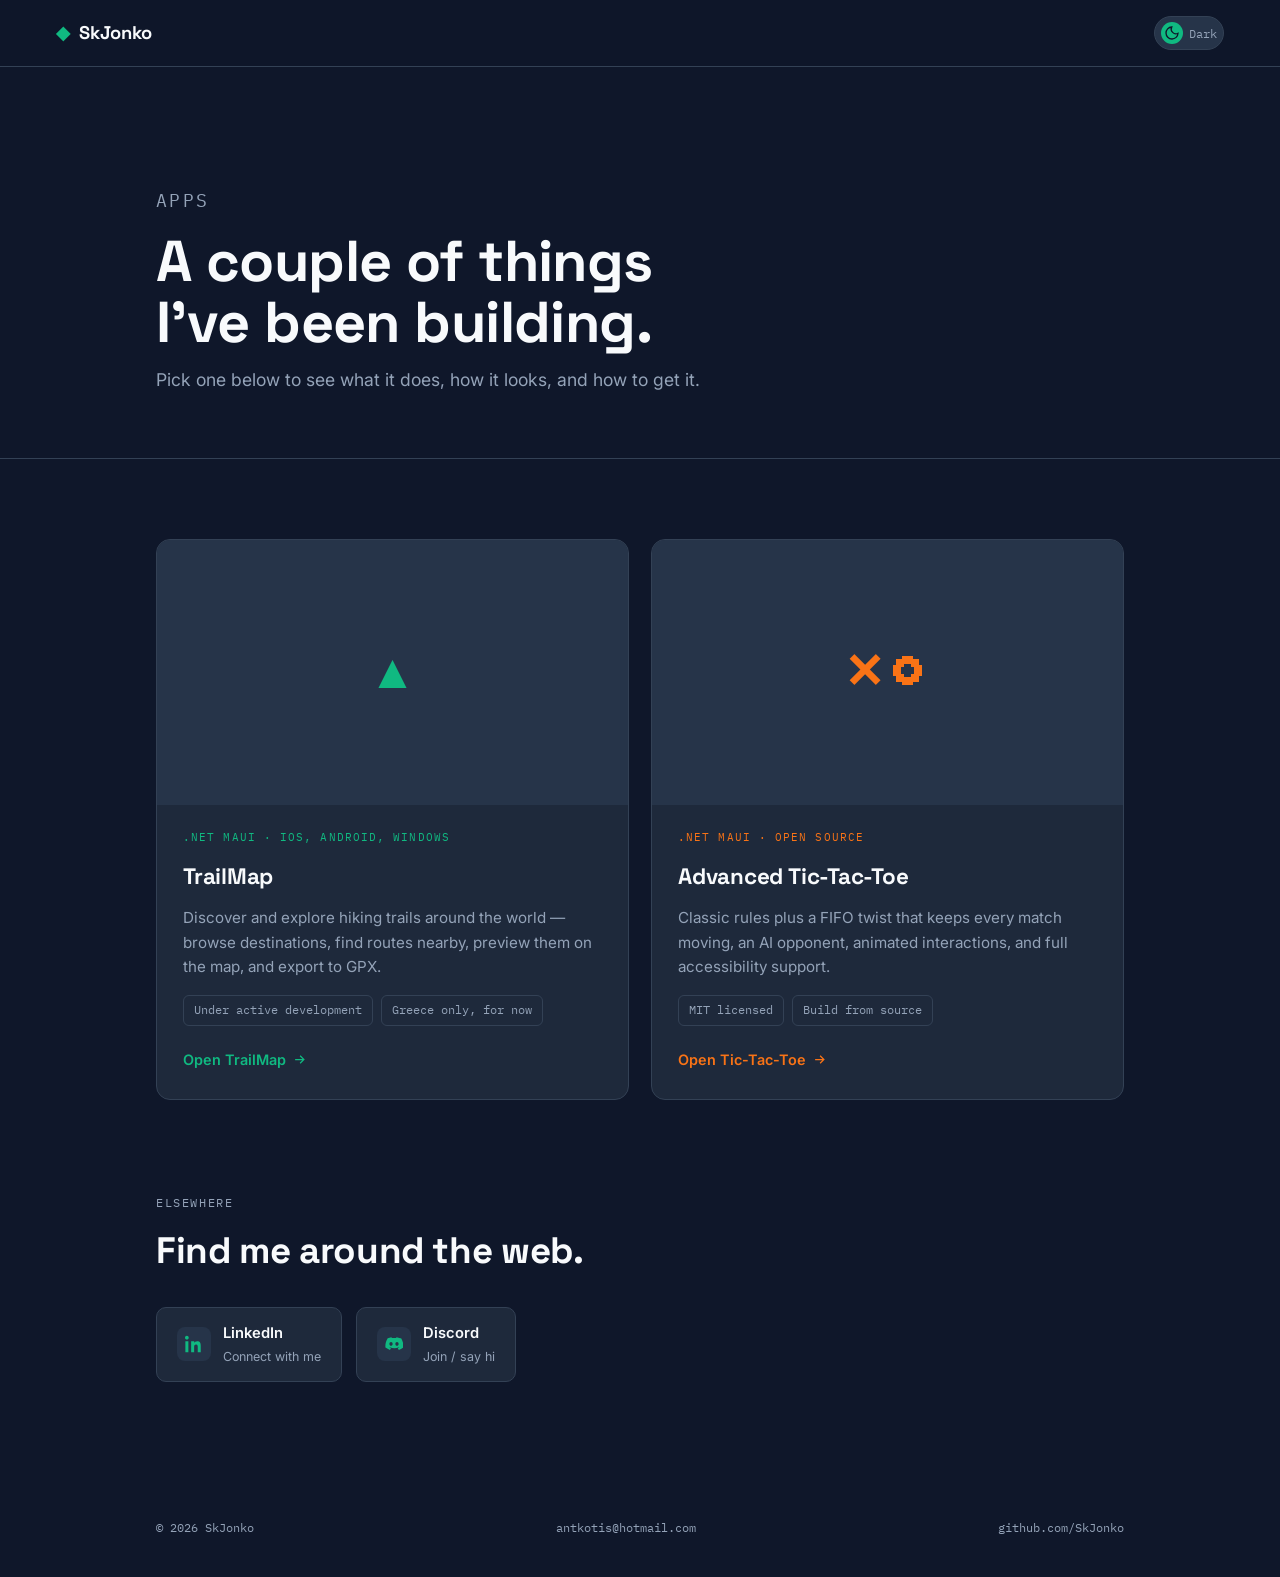
==== commit cb702a69: "change description from trailMap" ====
--- a/docs/index.html
+++ b/docs/index.html
@@ -49,7 +49,7 @@
           <span class="glyph">▲</span>
         </div>
         <div class="body">
-          <span class="kicker">Mobile & desktop · iOS, Android, Windows</span>
+          <span class="kicker">.NET MAUI · iOS, Android, Windows</span>
           <h2>TrailMap</h2>
           <p>Discover and explore hiking trails around the world — browse destinations, find routes nearby, preview them on the map, and export to GPX.</p>
           <div class="tags">
